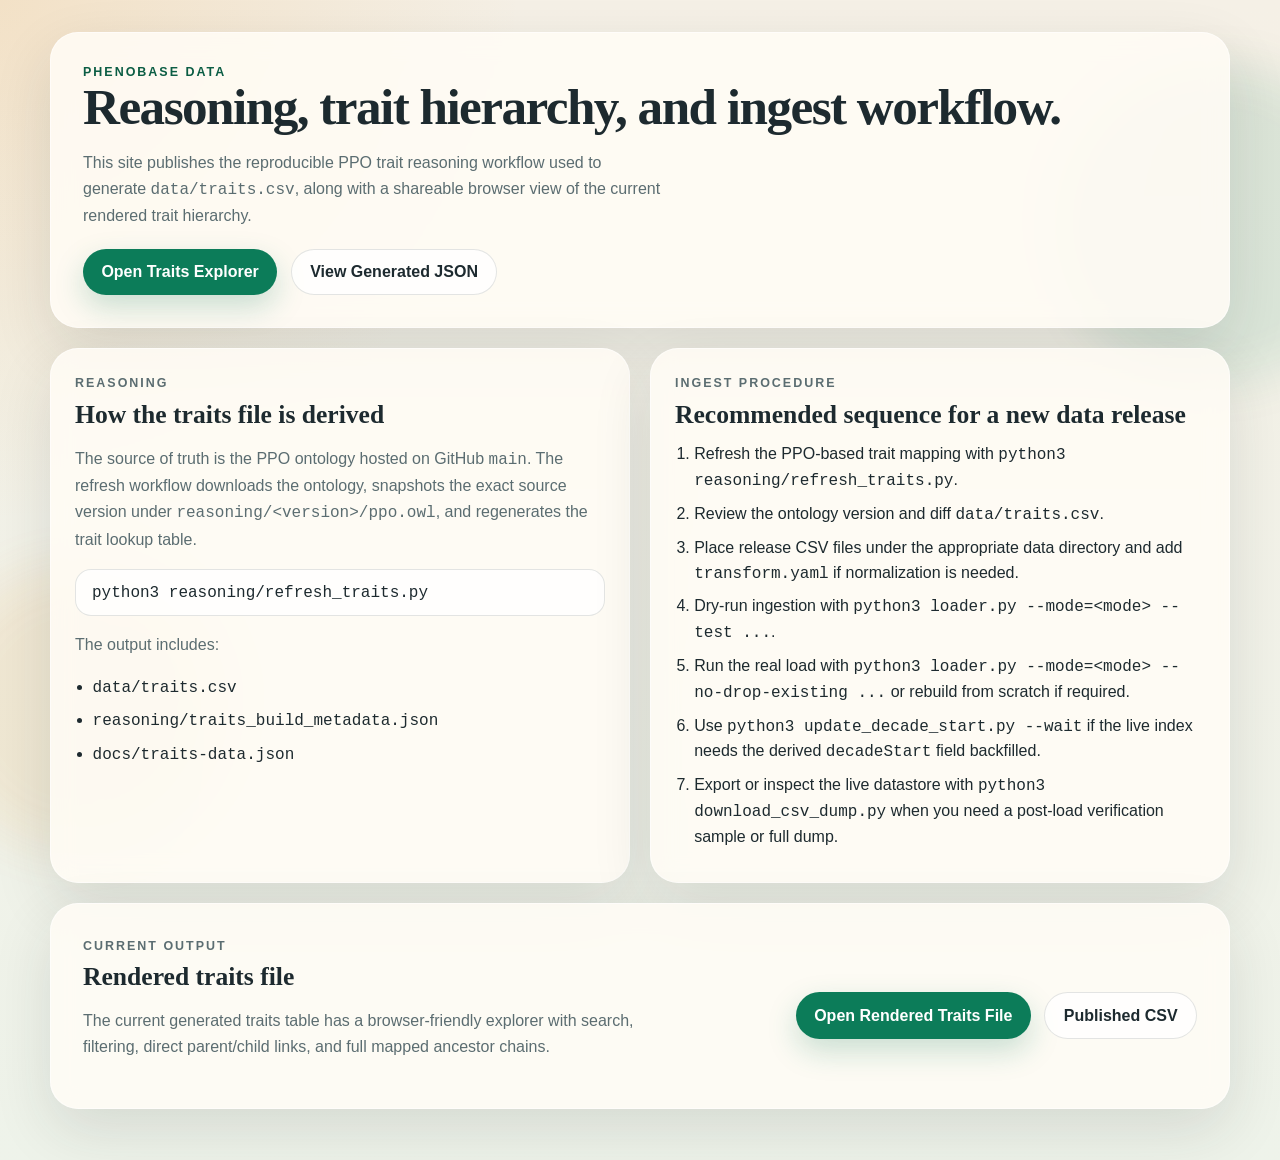
==== docs/index.html @ c9a467f6 "Add reproducible trait reasoning workflow and docs viewer" ====
<!doctype html>
<html lang="en">
<head>
  <meta charset="utf-8">
  <meta name="viewport" content="width=device-width, initial-scale=1">
  <title>PhenoBase Data</title>
  <link rel="stylesheet" href="styles.css">
</head>
<body class="site-home">
  <div class="background-orb orb-a"></div>
  <div class="background-orb orb-b"></div>
  <main class="page-shell">
    <section class="hero-card">
      <p class="eyebrow">Phenobase Data</p>
      <h1>Reasoning, trait hierarchy, and ingest workflow.</h1>
      <p class="hero-copy">
        This site publishes the reproducible PPO trait reasoning workflow used to generate
        <code>data/traits.csv</code>, along with a shareable browser view of the current
        rendered trait hierarchy.
      </p>
      <div class="hero-actions">
        <a class="button button-primary" href="traits.html">Open Traits Explorer</a>
        <a class="button button-secondary" href="traits-data.json">View Generated JSON</a>
      </div>
    </section>

    <section class="info-grid">
      <article class="info-card">
        <p class="card-kicker">Reasoning</p>
        <h2>How the traits file is derived</h2>
        <p>
          The source of truth is the PPO ontology hosted on GitHub <code>main</code>. The
          refresh workflow downloads the ontology, snapshots the exact source version under
          <code>reasoning/&lt;version&gt;/ppo.owl</code>, and regenerates the trait lookup table.
        </p>
        <pre><code>python3 reasoning/refresh_traits.py</code></pre>
        <p>
          The output includes:
        </p>
        <ul class="flat-list">
          <li><code>data/traits.csv</code></li>
          <li><code>reasoning/traits_build_metadata.json</code></li>
          <li><code>docs/traits-data.json</code></li>
        </ul>
      </article>

      <article class="info-card">
        <p class="card-kicker">Ingest Procedure</p>
        <h2>Recommended sequence for a new data release</h2>
        <ol class="flat-list ordered-list">
          <li>Refresh the PPO-based trait mapping with <code>python3 reasoning/refresh_traits.py</code>.</li>
          <li>Review the ontology version and diff <code>data/traits.csv</code>.</li>
          <li>Place release CSV files under the appropriate data directory and add <code>transform.yaml</code> if normalization is needed.</li>
          <li>Dry-run ingestion with <code>python3 loader.py --mode=&lt;mode&gt; --test ...</code>.</li>
          <li>Run the real load with <code>python3 loader.py --mode=&lt;mode&gt; --no-drop-existing ...</code> or rebuild from scratch if required.</li>
          <li>Use <code>python3 update_decade_start.py --wait</code> if the live index needs the derived <code>decadeStart</code> field backfilled.</li>
          <li>Export or inspect the live datastore with <code>python3 download_csv_dump.py</code> when you need a post-load verification sample or full dump.</li>
        </ol>
      </article>
    </section>

    <section class="feature-card">
      <div>
        <p class="card-kicker">Current Output</p>
        <h2>Rendered traits file</h2>
        <p>
          The current generated traits table has a browser-friendly explorer with search,
          filtering, direct parent/child links, and full mapped ancestor chains.
        </p>
      </div>
      <div class="feature-actions">
        <a class="button button-primary" href="traits.html">Open Rendered Traits File</a>
        <a class="button button-secondary" href="traits.csv">Published CSV</a>
      </div>
    </section>
  </main>
</body>
</html>
---- docs/styles.css ----
:root {
  --bg: #f3efe4;
  --surface: rgba(255, 252, 245, 0.88);
  --surface-strong: #fffaf0;
  --ink: #1d2a2f;
  --muted: #5b6d71;
  --accent: #0c7c59;
  --accent-deep: #0b5d44;
  --accent-soft: #d5f0e6;
  --line: rgba(29, 42, 47, 0.12);
  --warm: #e89d39;
  --shadow: 0 22px 60px rgba(33, 40, 45, 0.12);
  --radius-lg: 28px;
  --radius-md: 18px;
  --radius-sm: 999px;
}

* {
  box-sizing: border-box;
}

html, body {
  margin: 0;
  min-height: 100%;
}

body {
  background:
    radial-gradient(circle at top left, rgba(232, 157, 57, 0.18), transparent 30%),
    linear-gradient(180deg, #f5f0e6 0%, #eef3ea 100%);
  color: var(--ink);
  font-family: "Avenir Next", "Segoe UI", "Helvetica Neue", sans-serif;
}

code, pre {
  font-family: "SFMono-Regular", "Menlo", "Consolas", monospace;
}

.background-orb {
  position: fixed;
  border-radius: 50%;
  filter: blur(24px);
  opacity: 0.65;
  pointer-events: none;
  z-index: 0;
}

.orb-a {
  top: 4rem;
  right: -6rem;
  width: 20rem;
  height: 20rem;
  background: rgba(12, 124, 89, 0.16);
}

.orb-b {
  bottom: 3rem;
  left: -4rem;
  width: 18rem;
  height: 18rem;
  background: rgba(232, 157, 57, 0.18);
}

.page-shell {
  position: relative;
  z-index: 1;
  width: min(1180px, calc(100% - 2rem));
  margin: 0 auto;
  padding: 2rem 0 4rem;
}

.hero-card,
.info-card,
.feature-card,
.panel,
.stat-card {
  background: var(--surface);
  backdrop-filter: blur(12px);
  border: 1px solid rgba(255, 255, 255, 0.55);
  box-shadow: var(--shadow);
}

.hero-card,
.feature-card {
  border-radius: var(--radius-lg);
  padding: 2rem;
}

.hero-card h1,
.traits-header h1 {
  margin: 0.15rem 0 0.75rem;
  font-family: "Iowan Old Style", "Palatino Linotype", "Book Antiqua", serif;
  font-size: clamp(2.2rem, 4vw, 4rem);
  line-height: 1.02;
  letter-spacing: -0.03em;
}

.eyebrow,
.card-kicker,
.detail-type,
.stat-label {
  margin: 0;
  color: var(--accent-deep);
  text-transform: uppercase;
  letter-spacing: 0.16em;
  font-size: 0.78rem;
  font-weight: 700;
}

.hero-copy,
.info-card p,
.feature-card p,
.empty-state p {
  color: var(--muted);
  line-height: 1.65;
  max-width: 65ch;
}

.hero-actions,
.feature-actions,
.source-links {
  display: flex;
  flex-wrap: wrap;
  gap: 0.85rem;
  margin-top: 1.2rem;
}

.button {
  display: inline-flex;
  align-items: center;
  justify-content: center;
  min-height: 2.9rem;
  padding: 0.75rem 1.15rem;
  border-radius: var(--radius-sm);
  text-decoration: none;
  font-weight: 700;
  transition: transform 140ms ease, box-shadow 140ms ease, background 140ms ease;
}

.button:hover {
  transform: translateY(-1px);
}

.button-primary {
  background: var(--accent);
  color: #fff;
  box-shadow: 0 12px 30px rgba(12, 124, 89, 0.22);
}

.button-secondary {
  background: rgba(255, 255, 255, 0.76);
  color: var(--ink);
  border: 1px solid var(--line);
}

.info-grid {
  display: grid;
  grid-template-columns: repeat(2, minmax(0, 1fr));
  gap: 1.25rem;
  margin: 1.25rem 0;
}

.info-card {
  border-radius: var(--radius-lg);
  padding: 1.5rem;
}

.info-card h2,
.feature-card h2,
.detail-card h2,
.empty-state h2 {
  margin: 0.35rem 0 0.8rem;
  font-family: "Iowan Old Style", "Palatino Linotype", "Book Antiqua", serif;
  font-size: 1.6rem;
}

.feature-card {
  display: flex;
  justify-content: space-between;
  gap: 1.5rem;
  align-items: center;
}

.flat-list {
  margin: 0.7rem 0 0;
  padding-left: 1.1rem;
}

.flat-list li {
  margin: 0.5rem 0;
  line-height: 1.55;
}

.ordered-list {
  padding-left: 1.2rem;
}

.traits-shell {
  width: min(1360px, calc(100% - 2rem));
}

.traits-header {
  display: flex;
  justify-content: space-between;
  gap: 2rem;
  align-items: end;
  margin-bottom: 1rem;
}

.stats-strip {
  display: grid;
  grid-template-columns: repeat(4, minmax(0, 1fr));
  gap: 1rem;
  margin-bottom: 1rem;
}

.stat-card {
  border-radius: var(--radius-md);
  padding: 1rem 1.1rem;
}

.stat-value {
  display: block;
  margin-top: 0.45rem;
  font-size: 1.35rem;
}

.explorer-layout {
  display: grid;
  grid-template-columns: 360px minmax(0, 1fr);
  gap: 1rem;
}

.panel {
  border-radius: var(--radius-lg);
  padding: 1.2rem;
}

.control-panel {
  position: sticky;
  top: 1rem;
  align-self: start;
}

.control-label {
  display: block;
  margin-bottom: 0.55rem;
  font-weight: 700;
}

.search-input {
  width: 100%;
  padding: 0.9rem 1rem;
  border-radius: 14px;
  border: 1px solid var(--line);
  background: rgba(255, 255, 255, 0.92);
  font: inherit;
}

.filter-row {
  display: flex;
  gap: 0.6rem;
  margin-top: 0.9rem;
}

.filter-chip {
  border: 1px solid var(--line);
  background: rgba(255, 255, 255, 0.7);
  color: var(--ink);
  border-radius: var(--radius-sm);
  padding: 0.55rem 0.9rem;
  font: inherit;
  font-weight: 700;
  cursor: pointer;
}

.filter-chip.active {
  background: var(--accent-soft);
  border-color: rgba(12, 124, 89, 0.28);
  color: var(--accent-deep);
}

.panel-section {
  margin-top: 1.1rem;
}

.section-header {
  display: flex;
  justify-content: space-between;
  align-items: baseline;
  gap: 1rem;
}

.section-header h2,
.detail-section h3 {
  margin: 0;
  font-size: 1rem;
}

.trait-list {
  display: grid;
  gap: 0.7rem;
  margin-top: 0.8rem;
  max-height: 68vh;
  overflow: auto;
  padding-right: 0.2rem;
}

.trait-item {
  width: 100%;
  text-align: left;
  border: 1px solid var(--line);
  border-radius: 18px;
  background: rgba(255, 255, 255, 0.72);
  padding: 0.9rem;
  cursor: pointer;
}

.trait-item.active {
  border-color: rgba(12, 124, 89, 0.35);
  background: linear-gradient(180deg, rgba(213, 240, 230, 0.92), rgba(255, 255, 255, 0.92));
}

.trait-item-title {
  display: block;
  font-weight: 700;
  line-height: 1.4;
}

.trait-item-meta {
  display: flex;
  gap: 0.5rem;
  flex-wrap: wrap;
  margin-top: 0.45rem;
  color: var(--muted);
  font-size: 0.84rem;
}

.tag {
  display: inline-flex;
  align-items: center;
  border-radius: var(--radius-sm);
  padding: 0.2rem 0.55rem;
  background: rgba(12, 124, 89, 0.12);
  color: var(--accent-deep);
  font-weight: 700;
}

.tag.absent {
  background: rgba(232, 157, 57, 0.2);
  color: #8a5308;
}

.detail-card,
.empty-state {
  min-height: 34rem;
}

.empty-state {
  display: grid;
  place-items: center;
  text-align: center;
}

.hidden {
  display: none;
}

.detail-topline {
  display: flex;
  justify-content: space-between;
  gap: 1rem;
  align-items: baseline;
}

.detail-id {
  margin: 0;
  color: var(--muted);
  font-family: "SFMono-Regular", "Menlo", "Consolas", monospace;
}

.detail-grid {
  display: grid;
  grid-template-columns: repeat(2, minmax(0, 1fr));
  gap: 1rem;
  margin-top: 1.2rem;
}

.detail-section {
  border: 1px solid var(--line);
  border-radius: 18px;
  background: rgba(255, 255, 255, 0.66);
  padding: 1rem;
}

.detail-section-wide {
  grid-column: 1 / -1;
}

.pill-list {
  display: flex;
  flex-wrap: wrap;
  gap: 0.55rem;
  margin-top: 0.8rem;
}

.pill,
.pill-button {
  display: inline-flex;
  align-items: center;
  border-radius: var(--radius-sm);
  padding: 0.45rem 0.75rem;
  background: rgba(255, 255, 255, 0.92);
  border: 1px solid var(--line);
  color: var(--ink);
  text-decoration: none;
  font: inherit;
}

.pill-button {
  cursor: pointer;
}

.mapped-chain {
  margin: 0.85rem 0 0;
  padding-left: 1.1rem;
}

.mapped-chain li {
  margin: 0.5rem 0;
  line-height: 1.5;
}

pre {
  overflow: auto;
  background: rgba(255, 255, 255, 0.8);
  border: 1px solid var(--line);
  border-radius: 16px;
  padding: 0.85rem 1rem;
}

@media (max-width: 980px) {
  .info-grid,
  .stats-strip,
  .explorer-layout,
  .detail-grid {
    grid-template-columns: 1fr;
  }

  .traits-header,
  .feature-card {
    flex-direction: column;
    align-items: start;
  }

  .control-panel {
    position: static;
  }
}
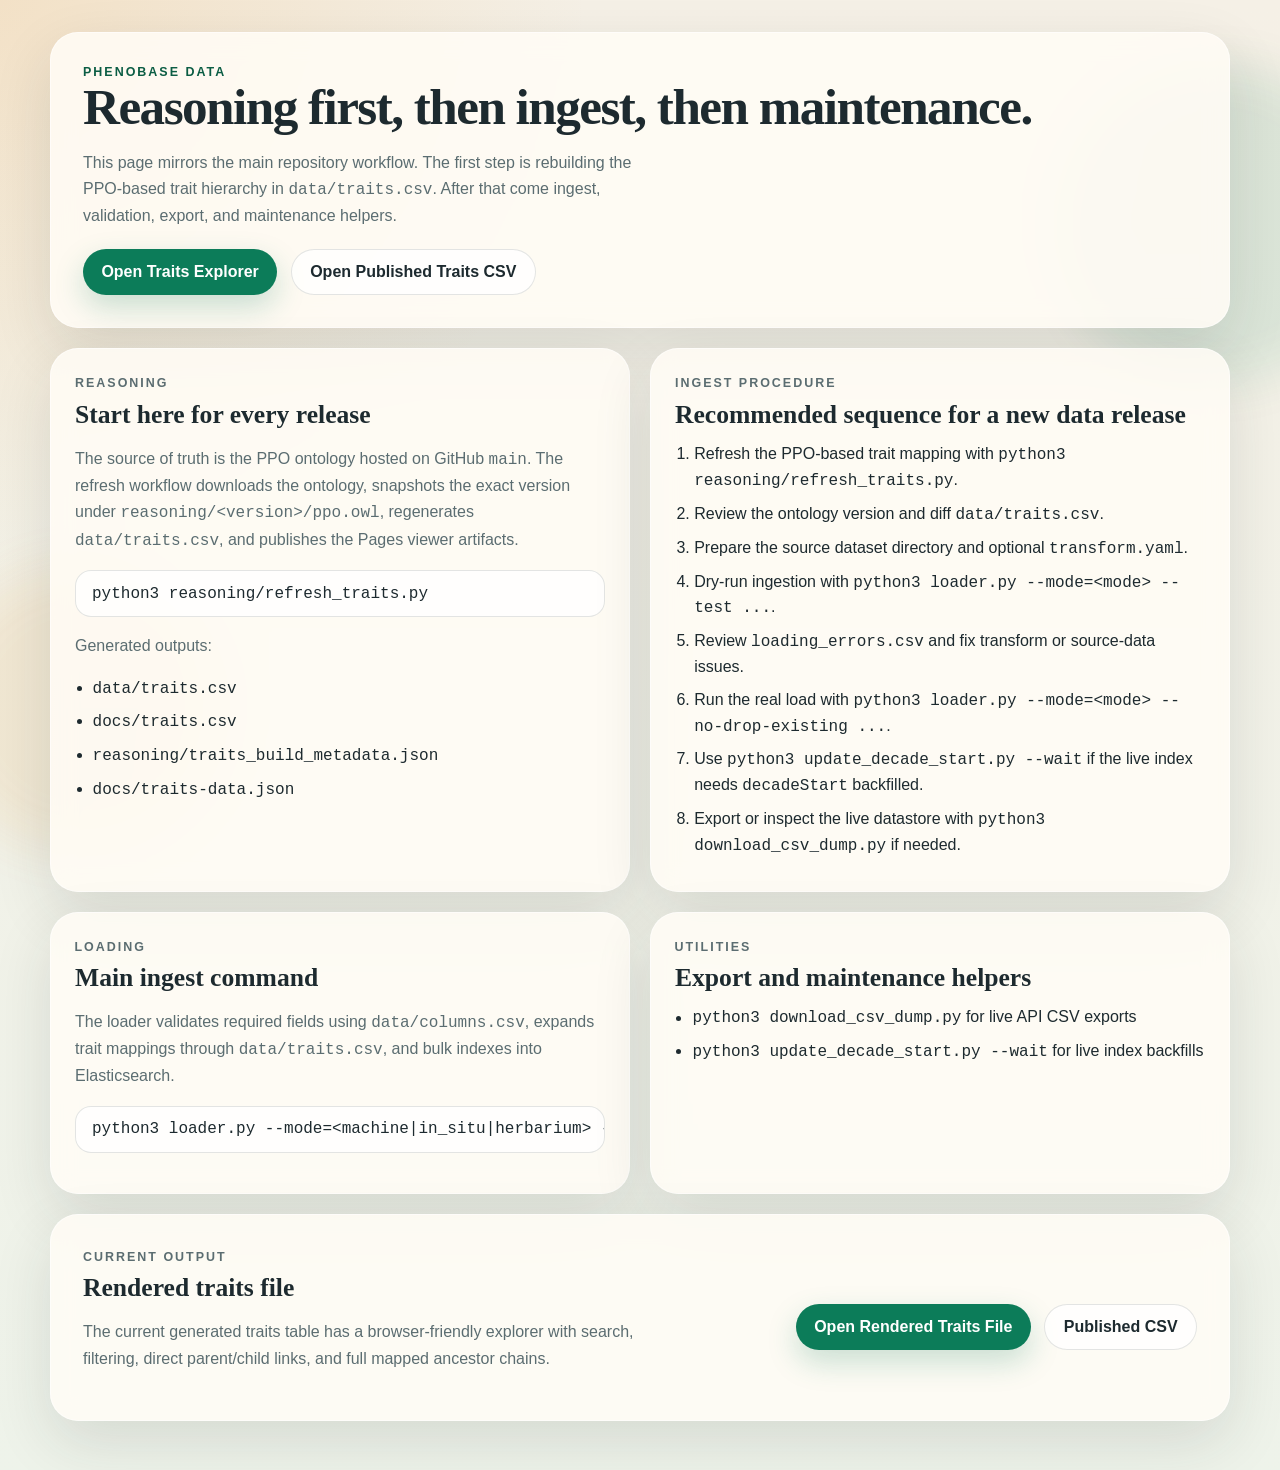
==== commit d79853ad: "updating READMEs" ====
--- a/docs/index.html
+++ b/docs/index.html
@@ -12,33 +12,35 @@
   <main class="page-shell">
     <section class="hero-card">
       <p class="eyebrow">Phenobase Data</p>
-      <h1>Reasoning, trait hierarchy, and ingest workflow.</h1>
+      <h1>Reasoning first, then ingest, then maintenance.</h1>
       <p class="hero-copy">
-        This site publishes the reproducible PPO trait reasoning workflow used to generate
-        <code>data/traits.csv</code>, along with a shareable browser view of the current
-        rendered trait hierarchy.
+        This page mirrors the main repository workflow. The first step is rebuilding the PPO-based
+        trait hierarchy in <code>data/traits.csv</code>. After that come ingest, validation, export,
+        and maintenance helpers.
       </p>
       <div class="hero-actions">
         <a class="button button-primary" href="traits.html">Open Traits Explorer</a>
-        <a class="button button-secondary" href="traits-data.json">View Generated JSON</a>
+        <a class="button button-secondary" href="traits.csv">Open Published Traits CSV</a>
       </div>
     </section>
 
     <section class="info-grid">
       <article class="info-card">
         <p class="card-kicker">Reasoning</p>
-        <h2>How the traits file is derived</h2>
+        <h2>Start here for every release</h2>
         <p>
-          The source of truth is the PPO ontology hosted on GitHub <code>main</code>. The
-          refresh workflow downloads the ontology, snapshots the exact source version under
-          <code>reasoning/&lt;version&gt;/ppo.owl</code>, and regenerates the trait lookup table.
+          The source of truth is the PPO ontology hosted on GitHub <code>main</code>. The refresh
+          workflow downloads the ontology, snapshots the exact version under
+          <code>reasoning/&lt;version&gt;/ppo.owl</code>, regenerates <code>data/traits.csv</code>,
+          and publishes the Pages viewer artifacts.
         </p>
         <pre><code>python3 reasoning/refresh_traits.py</code></pre>
         <p>
-          The output includes:
+          Generated outputs:
         </p>
         <ul class="flat-list">
           <li><code>data/traits.csv</code></li>
+          <li><code>docs/traits.csv</code></li>
           <li><code>reasoning/traits_build_metadata.json</code></li>
           <li><code>docs/traits-data.json</code></li>
         </ul>
@@ -50,12 +52,34 @@
         <ol class="flat-list ordered-list">
           <li>Refresh the PPO-based trait mapping with <code>python3 reasoning/refresh_traits.py</code>.</li>
           <li>Review the ontology version and diff <code>data/traits.csv</code>.</li>
-          <li>Place release CSV files under the appropriate data directory and add <code>transform.yaml</code> if normalization is needed.</li>
+          <li>Prepare the source dataset directory and optional <code>transform.yaml</code>.</li>
           <li>Dry-run ingestion with <code>python3 loader.py --mode=&lt;mode&gt; --test ...</code>.</li>
-          <li>Run the real load with <code>python3 loader.py --mode=&lt;mode&gt; --no-drop-existing ...</code> or rebuild from scratch if required.</li>
-          <li>Use <code>python3 update_decade_start.py --wait</code> if the live index needs the derived <code>decadeStart</code> field backfilled.</li>
-          <li>Export or inspect the live datastore with <code>python3 download_csv_dump.py</code> when you need a post-load verification sample or full dump.</li>
+          <li>Review <code>loading_errors.csv</code> and fix transform or source-data issues.</li>
+          <li>Run the real load with <code>python3 loader.py --mode=&lt;mode&gt; --no-drop-existing ...</code>.</li>
+          <li>Use <code>python3 update_decade_start.py --wait</code> if the live index needs <code>decadeStart</code> backfilled.</li>
+          <li>Export or inspect the live datastore with <code>python3 download_csv_dump.py</code> if needed.</li>
         </ol>
+      </article>
+    </section>
+
+    <section class="info-grid">
+      <article class="info-card">
+        <p class="card-kicker">Loading</p>
+        <h2>Main ingest command</h2>
+        <p>
+          The loader validates required fields using <code>data/columns.csv</code>, expands trait
+          mappings through <code>data/traits.csv</code>, and bulk indexes into Elasticsearch.
+        </p>
+        <pre><code>python3 loader.py --mode=&lt;machine|in_situ|herbarium&gt; --test --no-drop-existing &lt;data_dir&gt;</code></pre>
+      </article>
+
+      <article class="info-card">
+        <p class="card-kicker">Utilities</p>
+        <h2>Export and maintenance helpers</h2>
+        <ul class="flat-list">
+          <li><code>python3 download_csv_dump.py</code> for live API CSV exports</li>
+          <li><code>python3 update_decade_start.py --wait</code> for live index backfills</li>
+        </ul>
       </article>
     </section>
 
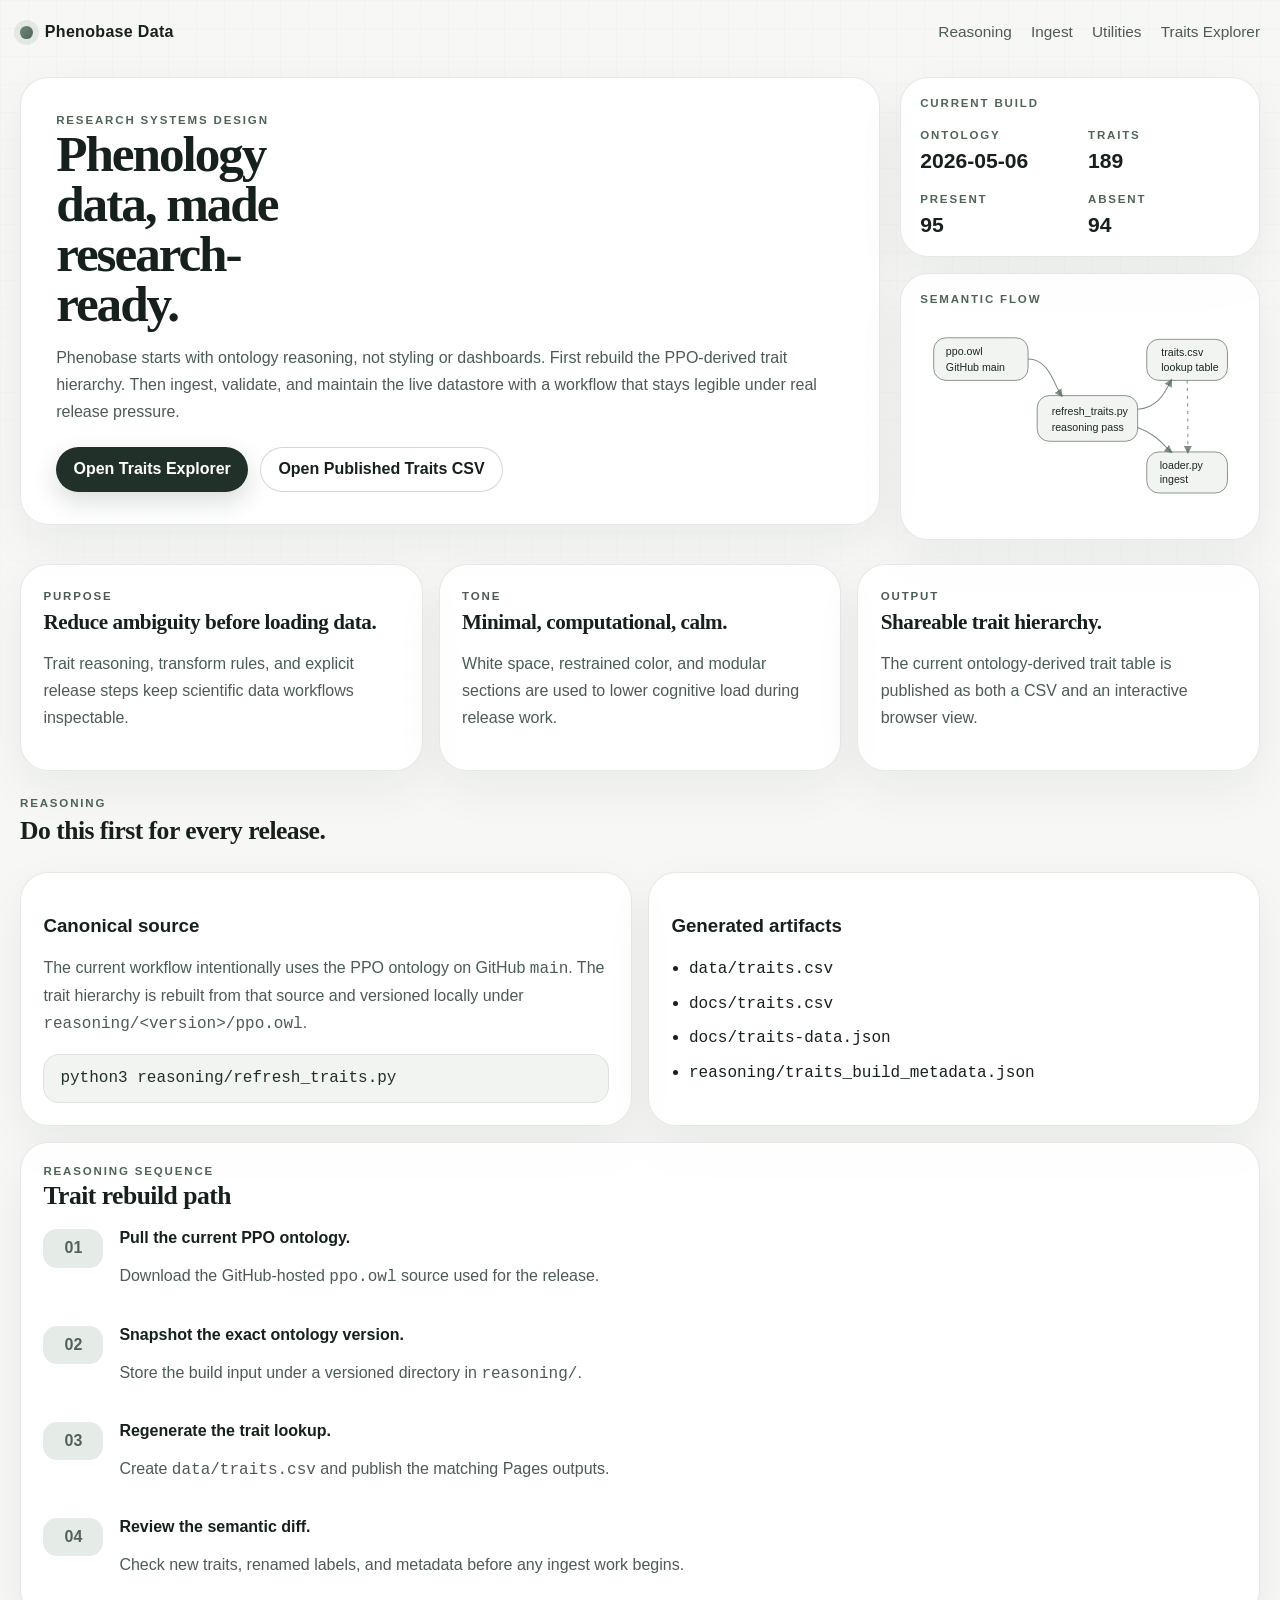
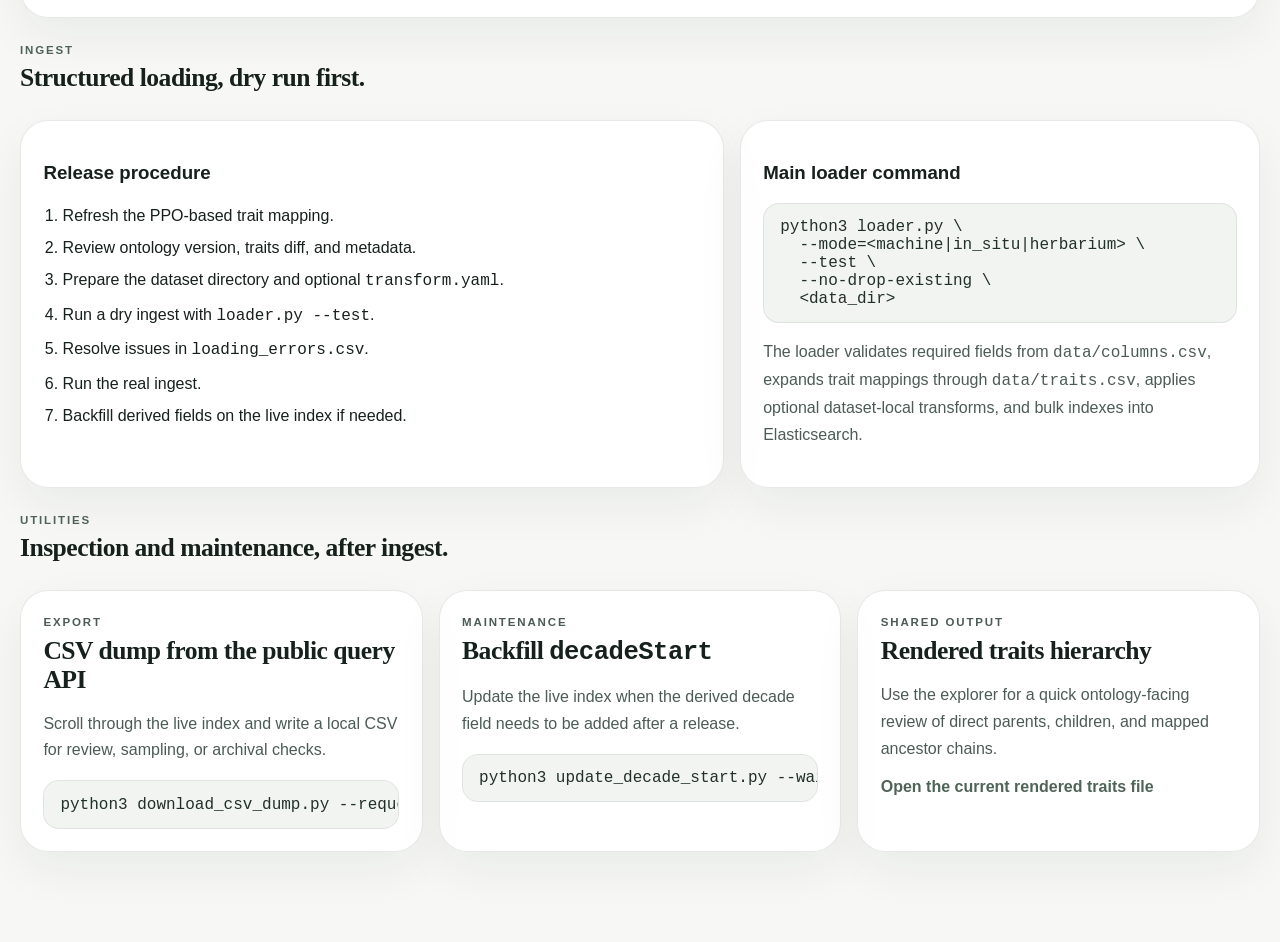
==== commit 9a6d3ece: "updating theme" ====
--- a/docs/index.html
+++ b/docs/index.html
@@ -3,100 +3,251 @@
 <head>
   <meta charset="utf-8">
   <meta name="viewport" content="width=device-width, initial-scale=1">
-  <title>PhenoBase Data</title>
+  <title>Phenobase Data</title>
   <link rel="stylesheet" href="styles.css">
 </head>
 <body class="site-home">
-  <div class="background-orb orb-a"></div>
-  <div class="background-orb orb-b"></div>
+  <div class="grid-field" aria-hidden="true"></div>
   <main class="page-shell">
-    <section class="hero-card">
-      <p class="eyebrow">Phenobase Data</p>
-      <h1>Reasoning first, then ingest, then maintenance.</h1>
-      <p class="hero-copy">
-        This page mirrors the main repository workflow. The first step is rebuilding the PPO-based
-        trait hierarchy in <code>data/traits.csv</code>. After that come ingest, validation, export,
-        and maintenance helpers.
-      </p>
-      <div class="hero-actions">
-        <a class="button button-primary" href="traits.html">Open Traits Explorer</a>
-        <a class="button button-secondary" href="traits.csv">Open Published Traits CSV</a>
-      </div>
-    </section>
-
-    <section class="info-grid">
-      <article class="info-card">
-        <p class="card-kicker">Reasoning</p>
-        <h2>Start here for every release</h2>
-        <p>
-          The source of truth is the PPO ontology hosted on GitHub <code>main</code>. The refresh
-          workflow downloads the ontology, snapshots the exact version under
-          <code>reasoning/&lt;version&gt;/ppo.owl</code>, regenerates <code>data/traits.csv</code>,
-          and publishes the Pages viewer artifacts.
+    <header class="site-bar">
+      <a class="site-mark" href="index.html">
+        <span class="site-mark-dot"></span>
+        <span>Phenobase Data</span>
+      </a>
+      <nav class="site-nav" aria-label="Primary">
+        <a href="#reasoning">Reasoning</a>
+        <a href="#ingest">Ingest</a>
+        <a href="#utilities">Utilities</a>
+        <a href="traits.html">Traits Explorer</a>
+      </nav>
+    </header>
+
+    <section class="hero-layout">
+      <div class="hero-copy-block">
+        <p class="eyebrow">Research Systems Design</p>
+        <h1>Phenology data, made research-ready.</h1>
+        <p class="hero-copy">
+          Phenobase starts with ontology reasoning, not styling or dashboards. First rebuild the
+          PPO-derived trait hierarchy. Then ingest, validate, and maintain the live datastore with
+          a workflow that stays legible under real release pressure.
         </p>
-        <pre><code>python3 reasoning/refresh_traits.py</code></pre>
-        <p>
-          Generated outputs:
-        </p>
-        <ul class="flat-list">
-          <li><code>data/traits.csv</code></li>
-          <li><code>docs/traits.csv</code></li>
-          <li><code>reasoning/traits_build_metadata.json</code></li>
-          <li><code>docs/traits-data.json</code></li>
-        </ul>
-      </article>
-
-      <article class="info-card">
-        <p class="card-kicker">Ingest Procedure</p>
-        <h2>Recommended sequence for a new data release</h2>
-        <ol class="flat-list ordered-list">
-          <li>Refresh the PPO-based trait mapping with <code>python3 reasoning/refresh_traits.py</code>.</li>
-          <li>Review the ontology version and diff <code>data/traits.csv</code>.</li>
-          <li>Prepare the source dataset directory and optional <code>transform.yaml</code>.</li>
-          <li>Dry-run ingestion with <code>python3 loader.py --mode=&lt;mode&gt; --test ...</code>.</li>
-          <li>Review <code>loading_errors.csv</code> and fix transform or source-data issues.</li>
-          <li>Run the real load with <code>python3 loader.py --mode=&lt;mode&gt; --no-drop-existing ...</code>.</li>
-          <li>Use <code>python3 update_decade_start.py --wait</code> if the live index needs <code>decadeStart</code> backfilled.</li>
-          <li>Export or inspect the live datastore with <code>python3 download_csv_dump.py</code> if needed.</li>
+        <div class="hero-actions">
+          <a class="button button-primary" href="traits.html">Open Traits Explorer</a>
+          <a class="button button-secondary" href="traits.csv">Open Published Traits CSV</a>
+        </div>
+      </div>
+
+      <aside class="hero-aside">
+        <section class="signal-card">
+          <p class="card-kicker">Current Build</p>
+          <div class="signal-grid">
+            <div>
+              <span class="signal-label">Ontology</span>
+              <strong class="signal-value" id="heroVersion">Loading...</strong>
+            </div>
+            <div>
+              <span class="signal-label">Traits</span>
+              <strong class="signal-value" id="heroRowCount">-</strong>
+            </div>
+            <div>
+              <span class="signal-label">Present</span>
+              <strong class="signal-value" id="heroPresentCount">-</strong>
+            </div>
+            <div>
+              <span class="signal-label">Absent</span>
+              <strong class="signal-value" id="heroAbsentCount">-</strong>
+            </div>
+          </div>
+        </section>
+
+        <section class="ontology-card">
+          <p class="card-kicker">Semantic Flow</p>
+          <svg class="ontology-diagram" viewBox="0 0 420 260" role="img" aria-label="Ontology reasoning and ingest flow">
+            <defs>
+              <marker id="arrowhead" markerWidth="8" markerHeight="8" refX="6" refY="4" orient="auto">
+                <path d="M0,0 L8,4 L0,8 Z" fill="currentColor"></path>
+              </marker>
+            </defs>
+            <g class="diagram-node-group">
+              <rect x="18" y="26" width="124" height="56" rx="16"></rect>
+              <text x="34" y="49">ppo.owl</text>
+              <text x="34" y="69">GitHub main</text>
+            </g>
+            <g class="diagram-node-group">
+              <rect x="154" y="102" width="132" height="60" rx="16"></rect>
+              <text x="173" y="127">refresh_traits.py</text>
+              <text x="173" y="148">reasoning pass</text>
+            </g>
+            <g class="diagram-node-group">
+              <rect x="298" y="28" width="106" height="54" rx="16"></rect>
+              <text x="317" y="50">traits.csv</text>
+              <text x="317" y="69">lookup table</text>
+            </g>
+            <g class="diagram-node-group">
+              <rect x="298" y="176" width="106" height="54" rx="16"></rect>
+              <text x="315" y="198">loader.py</text>
+              <text x="315" y="217">ingest</text>
+            </g>
+            <path class="diagram-line" d="M142 54 C170 54, 176 88, 186 102"></path>
+            <path class="diagram-line" d="M286 120 C314 118, 323 95, 330 82"></path>
+            <path class="diagram-line" d="M286 144 C313 154, 320 168, 330 176"></path>
+            <path class="diagram-line diagram-line-soft" d="M351 82 C352 118, 352 140, 352 176"></path>
+          </svg>
+        </section>
+      </aside>
+    </section>
+
+    <section class="summary-strip">
+      <article class="summary-card">
+        <p class="card-kicker">Purpose</p>
+        <h2>Reduce ambiguity before loading data.</h2>
+        <p>Trait reasoning, transform rules, and explicit release steps keep scientific data workflows inspectable.</p>
+      </article>
+      <article class="summary-card">
+        <p class="card-kicker">Tone</p>
+        <h2>Minimal, computational, calm.</h2>
+        <p>White space, restrained color, and modular sections are used to lower cognitive load during release work.</p>
+      </article>
+      <article class="summary-card">
+        <p class="card-kicker">Output</p>
+        <h2>Shareable trait hierarchy.</h2>
+        <p>The current ontology-derived trait table is published as both a CSV and an interactive browser view.</p>
+      </article>
+    </section>
+
+    <section id="reasoning" class="section-block">
+      <div class="section-head">
+        <p class="eyebrow">Reasoning</p>
+        <h2>Do this first for every release.</h2>
+      </div>
+
+      <div class="section-grid">
+        <article class="info-card">
+          <h3>Canonical source</h3>
+          <p>
+            The current workflow intentionally uses the PPO ontology on GitHub <code>main</code>.
+            The trait hierarchy is rebuilt from that source and versioned locally under
+            <code>reasoning/&lt;version&gt;/ppo.owl</code>.
+          </p>
+          <pre><code>python3 reasoning/refresh_traits.py</code></pre>
+        </article>
+
+        <article class="info-card">
+          <h3>Generated artifacts</h3>
+          <ul class="flat-list">
+            <li><code>data/traits.csv</code></li>
+            <li><code>docs/traits.csv</code></li>
+            <li><code>docs/traits-data.json</code></li>
+            <li><code>reasoning/traits_build_metadata.json</code></li>
+          </ul>
+        </article>
+      </div>
+
+      <article class="timeline-card">
+        <div class="timeline-head">
+          <p class="card-kicker">Reasoning Sequence</p>
+          <h3>Trait rebuild path</h3>
+        </div>
+        <ol class="timeline-list">
+          <li>
+            <span class="timeline-step">01</span>
+            <div>
+              <strong>Pull the current PPO ontology.</strong>
+              <p>Download the GitHub-hosted <code>ppo.owl</code> source used for the release.</p>
+            </div>
+          </li>
+          <li>
+            <span class="timeline-step">02</span>
+            <div>
+              <strong>Snapshot the exact ontology version.</strong>
+              <p>Store the build input under a versioned directory in <code>reasoning/</code>.</p>
+            </div>
+          </li>
+          <li>
+            <span class="timeline-step">03</span>
+            <div>
+              <strong>Regenerate the trait lookup.</strong>
+              <p>Create <code>data/traits.csv</code> and publish the matching Pages outputs.</p>
+            </div>
+          </li>
+          <li>
+            <span class="timeline-step">04</span>
+            <div>
+              <strong>Review the semantic diff.</strong>
+              <p>Check new traits, renamed labels, and metadata before any ingest work begins.</p>
+            </div>
+          </li>
         </ol>
       </article>
     </section>
 
-    <section class="info-grid">
-      <article class="info-card">
-        <p class="card-kicker">Loading</p>
-        <h2>Main ingest command</h2>
-        <p>
-          The loader validates required fields using <code>data/columns.csv</code>, expands trait
-          mappings through <code>data/traits.csv</code>, and bulk indexes into Elasticsearch.
-        </p>
-        <pre><code>python3 loader.py --mode=&lt;machine|in_situ|herbarium&gt; --test --no-drop-existing &lt;data_dir&gt;</code></pre>
-      </article>
-
-      <article class="info-card">
-        <p class="card-kicker">Utilities</p>
-        <h2>Export and maintenance helpers</h2>
-        <ul class="flat-list">
-          <li><code>python3 download_csv_dump.py</code> for live API CSV exports</li>
-          <li><code>python3 update_decade_start.py --wait</code> for live index backfills</li>
-        </ul>
-      </article>
-    </section>
-
-    <section class="feature-card">
-      <div>
-        <p class="card-kicker">Current Output</p>
-        <h2>Rendered traits file</h2>
-        <p>
-          The current generated traits table has a browser-friendly explorer with search,
-          filtering, direct parent/child links, and full mapped ancestor chains.
-        </p>
-      </div>
-      <div class="feature-actions">
-        <a class="button button-primary" href="traits.html">Open Rendered Traits File</a>
-        <a class="button button-secondary" href="traits.csv">Published CSV</a>
+    <section id="ingest" class="section-block">
+      <div class="section-head">
+        <p class="eyebrow">Ingest</p>
+        <h2>Structured loading, dry run first.</h2>
+      </div>
+
+      <div class="section-grid section-grid-wide">
+        <article class="info-card">
+          <h3>Release procedure</h3>
+          <ol class="flat-list ordered-list">
+            <li>Refresh the PPO-based trait mapping.</li>
+            <li>Review ontology version, traits diff, and metadata.</li>
+            <li>Prepare the dataset directory and optional <code>transform.yaml</code>.</li>
+            <li>Run a dry ingest with <code>loader.py --test</code>.</li>
+            <li>Resolve issues in <code>loading_errors.csv</code>.</li>
+            <li>Run the real ingest.</li>
+            <li>Backfill derived fields on the live index if needed.</li>
+          </ol>
+        </article>
+
+        <article class="info-card">
+          <h3>Main loader command</h3>
+          <pre><code>python3 loader.py \
+  --mode=&lt;machine|in_situ|herbarium&gt; \
+  --test \
+  --no-drop-existing \
+  &lt;data_dir&gt;</code></pre>
+          <p>
+            The loader validates required fields from <code>data/columns.csv</code>, expands
+            trait mappings through <code>data/traits.csv</code>, applies optional dataset-local
+            transforms, and bulk indexes into Elasticsearch.
+          </p>
+        </article>
+      </div>
+    </section>
+
+    <section id="utilities" class="section-block">
+      <div class="section-head">
+        <p class="eyebrow">Utilities</p>
+        <h2>Inspection and maintenance, after ingest.</h2>
+      </div>
+
+      <div class="utility-grid">
+        <article class="utility-card">
+          <p class="card-kicker">Export</p>
+          <h3>CSV dump from the public query API</h3>
+          <p>Scroll through the live index and write a local CSV for review, sampling, or archival checks.</p>
+          <pre><code>python3 download_csv_dump.py --request-timeout 60</code></pre>
+        </article>
+
+        <article class="utility-card">
+          <p class="card-kicker">Maintenance</p>
+          <h3>Backfill <code>decadeStart</code></h3>
+          <p>Update the live index when the derived decade field needs to be added after a release.</p>
+          <pre><code>python3 update_decade_start.py --wait</code></pre>
+        </article>
+
+        <article class="utility-card">
+          <p class="card-kicker">Shared Output</p>
+          <h3>Rendered traits hierarchy</h3>
+          <p>Use the explorer for a quick ontology-facing review of direct parents, children, and mapped ancestor chains.</p>
+          <a class="text-link" href="traits.html">Open the current rendered traits file</a>
+        </article>
       </div>
     </section>
   </main>
+  <script src="traits-data.js"></script>
+  <script src="home.js"></script>
 </body>
 </html>
--- a/docs/styles.css
+++ b/docs/styles.css
@@ -1,119 +1,182 @@
 :root {
-  --bg: #f3efe4;
-  --surface: rgba(255, 252, 245, 0.88);
-  --surface-strong: #fffaf0;
-  --ink: #1d2a2f;
-  --muted: #5b6d71;
-  --accent: #0c7c59;
-  --accent-deep: #0b5d44;
-  --accent-soft: #d5f0e6;
-  --line: rgba(29, 42, 47, 0.12);
-  --warm: #e89d39;
-  --shadow: 0 22px 60px rgba(33, 40, 45, 0.12);
-  --radius-lg: 28px;
-  --radius-md: 18px;
+  --bg: #f7f8f6;
+  --bg-strong: #ffffff;
+  --bg-soft: #f1f4f0;
+  --ink: #16201c;
+  --ink-soft: #4c5b55;
+  --ink-faint: #71817a;
+  --line: rgba(22, 32, 28, 0.10);
+  --line-strong: rgba(22, 32, 28, 0.18);
+  --accent: #6f8a78;
+  --accent-deep: #4f6457;
+  --accent-soft: #e5ece7;
+  --charcoal: #22302a;
+  --shadow: 0 18px 48px rgba(23, 31, 27, 0.06);
+  --radius-xl: 28px;
+  --radius-lg: 22px;
+  --radius-md: 16px;
   --radius-sm: 999px;
+  --max-width: 1240px;
 }
 
 * {
   box-sizing: border-box;
 }
 
-html, body {
+html,
+body {
   margin: 0;
   min-height: 100%;
 }
 
 body {
-  background:
-    radial-gradient(circle at top left, rgba(232, 157, 57, 0.18), transparent 30%),
-    linear-gradient(180deg, #f5f0e6 0%, #eef3ea 100%);
+  background: var(--bg);
   color: var(--ink);
-  font-family: "Avenir Next", "Segoe UI", "Helvetica Neue", sans-serif;
-}
-
-code, pre {
-  font-family: "SFMono-Regular", "Menlo", "Consolas", monospace;
-}
-
-.background-orb {
+  font-family: "IBM Plex Sans", "Avenir Next", "Segoe UI", sans-serif;
+  -webkit-font-smoothing: antialiased;
+  text-rendering: optimizeLegibility;
+}
+
+@keyframes rise-in {
+  from {
+    opacity: 0;
+    transform: translateY(12px);
+  }
+  to {
+    opacity: 1;
+    transform: translateY(0);
+  }
+}
+
+code,
+pre {
+  font-family: "IBM Plex Mono", "SFMono-Regular", "Menlo", monospace;
+}
+
+a {
+  color: inherit;
+}
+
+.grid-field {
   position: fixed;
-  border-radius: 50%;
-  filter: blur(24px);
-  opacity: 0.65;
+  inset: 0;
+  background-image:
+    linear-gradient(rgba(34, 48, 42, 0.022) 1px, transparent 1px),
+    linear-gradient(90deg, rgba(34, 48, 42, 0.022) 1px, transparent 1px);
+  background-size: 28px 28px;
+  mask-image: linear-gradient(180deg, rgba(0, 0, 0, 0.9), transparent 92%);
   pointer-events: none;
-  z-index: 0;
-}
-
-.orb-a {
-  top: 4rem;
-  right: -6rem;
-  width: 20rem;
-  height: 20rem;
-  background: rgba(12, 124, 89, 0.16);
-}
-
-.orb-b {
-  bottom: 3rem;
-  left: -4rem;
-  width: 18rem;
-  height: 18rem;
-  background: rgba(232, 157, 57, 0.18);
 }
 
 .page-shell {
   position: relative;
-  z-index: 1;
-  width: min(1180px, calc(100% - 2rem));
+  width: min(var(--max-width), calc(100% - 2rem));
   margin: 0 auto;
-  padding: 2rem 0 4rem;
-}
-
-.hero-card,
+  padding: 1.2rem 0 4rem;
+}
+
+.site-bar {
+  display: flex;
+  justify-content: space-between;
+  align-items: center;
+  gap: 1.2rem;
+  margin-bottom: 2rem;
+  padding: 0.25rem 0;
+}
+
+.site-mark {
+  display: inline-flex;
+  align-items: center;
+  gap: 0.75rem;
+  text-decoration: none;
+  font-weight: 700;
+  letter-spacing: 0.02em;
+}
+
+.site-mark-dot {
+  width: 0.8rem;
+  height: 0.8rem;
+  border-radius: 50%;
+  background: linear-gradient(135deg, var(--accent), var(--accent-deep));
+  box-shadow: 0 0 0 6px rgba(111, 138, 120, 0.14);
+}
+
+.site-nav {
+  display: flex;
+  flex-wrap: wrap;
+  gap: 1.2rem;
+}
+
+.site-nav a {
+  color: var(--ink-soft);
+  text-decoration: none;
+  font-size: 0.96rem;
+  transition: color 140ms ease;
+}
+
+.site-nav a:hover {
+  color: var(--ink);
+}
+
+.hero-layout {
+  display: grid;
+  grid-template-columns: minmax(0, 1.15fr) 360px;
+  gap: 1.25rem;
+  align-items: start;
+  margin-bottom: 1.5rem;
+}
+
+.hero-copy-block,
+.signal-card,
+.ontology-card,
+.summary-card,
 .info-card,
-.feature-card,
+.timeline-card,
+.utility-card,
 .panel,
 .stat-card {
-  background: var(--surface);
-  backdrop-filter: blur(12px);
-  border: 1px solid rgba(255, 255, 255, 0.55);
+  background: rgba(255, 255, 255, 0.88);
+  border: 1px solid var(--line);
+  border-radius: var(--radius-xl);
   box-shadow: var(--shadow);
 }
 
-.hero-card,
-.feature-card {
-  border-radius: var(--radius-lg);
-  padding: 2rem;
-}
-
-.hero-card h1,
+.hero-copy-block {
+  padding: 2.25rem 2.2rem 2rem;
+  animation: rise-in 380ms ease both;
+}
+
+.hero-copy-block h1,
 .traits-header h1 {
-  margin: 0.15rem 0 0.75rem;
+  margin: 0.15rem 0 0.8rem;
   font-family: "Iowan Old Style", "Palatino Linotype", "Book Antiqua", serif;
-  font-size: clamp(2.2rem, 4vw, 4rem);
-  line-height: 1.02;
-  letter-spacing: -0.03em;
+  font-size: clamp(2.5rem, 4vw, 4.4rem);
+  line-height: 0.98;
+  letter-spacing: -0.04em;
+  max-width: 10ch;
 }
 
 .eyebrow,
 .card-kicker,
 .detail-type,
-.stat-label {
+.stat-label,
+.signal-label {
   margin: 0;
   color: var(--accent-deep);
   text-transform: uppercase;
   letter-spacing: 0.16em;
-  font-size: 0.78rem;
+  font-size: 0.72rem;
   font-weight: 700;
 }
 
 .hero-copy,
 .info-card p,
-.feature-card p,
-.empty-state p {
-  color: var(--muted);
-  line-height: 1.65;
-  max-width: 65ch;
+.utility-card p,
+.summary-card p,
+.empty-state p,
+.timeline-list p {
+  color: var(--ink-soft);
+  line-height: 1.68;
 }
 
 .hero-actions,
@@ -121,64 +184,199 @@
 .source-links {
   display: flex;
   flex-wrap: wrap;
-  gap: 0.85rem;
-  margin-top: 1.2rem;
+  gap: 0.75rem;
+  margin-top: 1.3rem;
 }
 
 .button {
   display: inline-flex;
   align-items: center;
   justify-content: center;
-  min-height: 2.9rem;
-  padding: 0.75rem 1.15rem;
+  min-height: 2.85rem;
+  padding: 0.74rem 1.08rem;
   border-radius: var(--radius-sm);
   text-decoration: none;
   font-weight: 700;
-  transition: transform 140ms ease, box-shadow 140ms ease, background 140ms ease;
-}
-
-.button:hover {
+  transition: transform 150ms ease, box-shadow 150ms ease, border-color 150ms ease, background 150ms ease;
+}
+
+.button:hover,
+.pill-button:hover,
+.trait-item:hover {
   transform: translateY(-1px);
 }
 
 .button-primary {
-  background: var(--accent);
+  background: var(--charcoal);
   color: #fff;
-  box-shadow: 0 12px 30px rgba(12, 124, 89, 0.22);
+  box-shadow: 0 10px 24px rgba(34, 48, 42, 0.16);
 }
 
 .button-secondary {
-  background: rgba(255, 255, 255, 0.76);
+  background: var(--bg-strong);
   color: var(--ink);
-  border: 1px solid var(--line);
-}
-
-.info-grid {
+  border: 1px solid var(--line-strong);
+}
+
+.hero-aside {
+  display: grid;
+  gap: 1rem;
+}
+
+.signal-card,
+.ontology-card {
+  padding: 1.2rem;
+  animation: rise-in 420ms ease both;
+}
+
+.signal-grid {
   display: grid;
   grid-template-columns: repeat(2, minmax(0, 1fr));
-  gap: 1.25rem;
-  margin: 1.25rem 0;
-}
-
-.info-card {
-  border-radius: var(--radius-lg);
-  padding: 1.5rem;
-}
-
+  gap: 1rem;
+  margin-top: 1rem;
+}
+
+.signal-value {
+  display: block;
+  margin-top: 0.35rem;
+  font-size: 1.32rem;
+}
+
+.ontology-diagram {
+  width: 100%;
+  height: auto;
+  margin-top: 0.8rem;
+  color: rgba(79, 100, 87, 0.72);
+}
+
+.diagram-node-group rect {
+  fill: rgba(241, 244, 240, 0.96);
+  stroke: currentColor;
+  stroke-width: 1.2;
+}
+
+.diagram-node-group text {
+  font-family: "IBM Plex Sans", sans-serif;
+  font-size: 14px;
+  fill: #1c2823;
+}
+
+.diagram-line {
+  fill: none;
+  stroke: currentColor;
+  stroke-width: 1.35;
+  marker-end: url(#arrowhead);
+}
+
+.diagram-line-soft {
+  stroke-dasharray: 4 6;
+}
+
+.summary-strip {
+  display: grid;
+  grid-template-columns: repeat(3, minmax(0, 1fr));
+  gap: 1rem;
+  margin-bottom: 1.6rem;
+}
+
+.summary-card,
+.info-card,
+.timeline-card,
+.utility-card,
+.panel {
+  padding: 1.4rem;
+  animation: rise-in 440ms ease both;
+}
+
+.summary-card h2,
 .info-card h2,
-.feature-card h2,
+.timeline-card h3,
+.utility-card h3,
 .detail-card h2,
-.empty-state h2 {
-  margin: 0.35rem 0 0.8rem;
+.empty-state h2,
+.section-head h2 {
+  margin: 0.3rem 0 0.75rem;
   font-family: "Iowan Old Style", "Palatino Linotype", "Book Antiqua", serif;
   font-size: 1.6rem;
-}
-
-.feature-card {
-  display: flex;
-  justify-content: space-between;
-  gap: 1.5rem;
+  line-height: 1.12;
+  letter-spacing: -0.02em;
+}
+
+.summary-card h2 {
+  font-size: 1.32rem;
+}
+
+.section-block {
+  margin-bottom: 1.6rem;
+}
+
+.section-head {
+  display: flex;
+  flex-direction: column;
+  gap: 0.2rem;
+  margin-bottom: 0.95rem;
+}
+
+.section-grid {
+  display: grid;
+  grid-template-columns: repeat(2, minmax(0, 1fr));
+  gap: 1rem;
+}
+
+.section-grid-wide {
+  grid-template-columns: 1.15fr 0.85fr;
+}
+
+.timeline-card {
+  margin-top: 1rem;
+}
+
+.timeline-head {
+  margin-bottom: 1rem;
+}
+
+.timeline-list {
+  list-style: none;
+  display: grid;
+  gap: 1rem;
+  margin: 0;
+  padding: 0;
+}
+
+.timeline-list li {
+  display: grid;
+  grid-template-columns: 60px minmax(0, 1fr);
+  gap: 1rem;
+  align-items: start;
+  padding-top: 0.15rem;
+}
+
+.timeline-step {
+  display: inline-flex;
   align-items: center;
+  justify-content: center;
+  min-height: 2.4rem;
+  border-radius: 14px;
+  background: var(--accent-soft);
+  color: var(--accent-deep);
+  font-weight: 700;
+}
+
+.timeline-list strong {
+  display: block;
+  margin-bottom: 0.25rem;
+}
+
+.utility-grid {
+  display: grid;
+  grid-template-columns: repeat(3, minmax(0, 1fr));
+  gap: 1rem;
+}
+
+.text-link {
+  color: var(--accent-deep);
+  text-decoration: none;
+  font-weight: 700;
 }
 
 .flat-list {
@@ -187,42 +385,52 @@
 }
 
 .flat-list li {
-  margin: 0.5rem 0;
-  line-height: 1.55;
+  margin: 0.45rem 0;
+  line-height: 1.58;
 }
 
 .ordered-list {
   padding-left: 1.2rem;
 }
 
+pre {
+  overflow: auto;
+  margin: 0.9rem 0 0;
+  background: var(--bg-soft);
+  border: 1px solid rgba(22, 32, 28, 0.08);
+  border-radius: var(--radius-md);
+  padding: 0.9rem 1rem;
+  color: var(--charcoal);
+}
+
 .traits-shell {
-  width: min(1360px, calc(100% - 2rem));
+  width: min(1380px, calc(100% - 2rem));
 }
 
 .traits-header {
   display: flex;
   justify-content: space-between;
-  gap: 2rem;
   align-items: end;
+  gap: 1.5rem;
+  margin: 0 0 1rem;
+  padding: 1rem 0 0.25rem;
+}
+
+.stats-strip {
+  display: grid;
+  grid-template-columns: repeat(4, minmax(0, 1fr));
+  gap: 1rem;
   margin-bottom: 1rem;
 }
 
-.stats-strip {
-  display: grid;
-  grid-template-columns: repeat(4, minmax(0, 1fr));
-  gap: 1rem;
-  margin-bottom: 1rem;
-}
-
 .stat-card {
-  border-radius: var(--radius-md);
   padding: 1rem 1.1rem;
 }
 
 .stat-value {
   display: block;
-  margin-top: 0.45rem;
-  font-size: 1.35rem;
+  margin-top: 0.35rem;
+  font-size: 1.28rem;
 }
 
 .explorer-layout {
@@ -232,8 +440,7 @@
 }
 
 .panel {
-  border-radius: var(--radius-lg);
-  padding: 1.2rem;
+  border-radius: var(--radius-xl);
 }
 
 .control-panel {
@@ -250,25 +457,26 @@
 
 .search-input {
   width: 100%;
-  padding: 0.9rem 1rem;
+  padding: 0.92rem 1rem;
   border-radius: 14px;
-  border: 1px solid var(--line);
-  background: rgba(255, 255, 255, 0.92);
+  border: 1px solid var(--line-strong);
+  background: var(--bg-strong);
+  color: var(--ink);
   font: inherit;
 }
 
 .filter-row {
   display: flex;
-  gap: 0.6rem;
-  margin-top: 0.9rem;
+  gap: 0.55rem;
+  margin-top: 0.85rem;
 }
 
 .filter-chip {
-  border: 1px solid var(--line);
-  background: rgba(255, 255, 255, 0.7);
-  color: var(--ink);
+  border: 1px solid var(--line-strong);
+  background: var(--bg-strong);
+  color: var(--ink-soft);
   border-radius: var(--radius-sm);
-  padding: 0.55rem 0.9rem;
+  padding: 0.52rem 0.9rem;
   font: inherit;
   font-weight: 700;
   cursor: pointer;
@@ -276,7 +484,7 @@
 
 .filter-chip.active {
   background: var(--accent-soft);
-  border-color: rgba(12, 124, 89, 0.28);
+  border-color: rgba(79, 100, 87, 0.28);
   color: var(--accent-deep);
 }
 
@@ -311,28 +519,30 @@
   text-align: left;
   border: 1px solid var(--line);
   border-radius: 18px;
-  background: rgba(255, 255, 255, 0.72);
-  padding: 0.9rem;
+  background: rgba(255, 255, 255, 0.94);
+  padding: 0.95rem;
   cursor: pointer;
+  transition: transform 150ms ease, border-color 150ms ease, box-shadow 150ms ease;
 }
 
 .trait-item.active {
-  border-color: rgba(12, 124, 89, 0.35);
-  background: linear-gradient(180deg, rgba(213, 240, 230, 0.92), rgba(255, 255, 255, 0.92));
+  border-color: rgba(79, 100, 87, 0.34);
+  box-shadow: inset 0 0 0 1px rgba(79, 100, 87, 0.08);
+  background: linear-gradient(180deg, rgba(245, 248, 246, 0.98), rgba(255, 255, 255, 0.98));
 }
 
 .trait-item-title {
   display: block;
   font-weight: 700;
-  line-height: 1.4;
+  line-height: 1.42;
 }
 
 .trait-item-meta {
   display: flex;
-  gap: 0.5rem;
+  gap: 0.45rem;
   flex-wrap: wrap;
   margin-top: 0.45rem;
-  color: var(--muted);
+  color: var(--ink-faint);
   font-size: 0.84rem;
 }
 
@@ -340,15 +550,15 @@
   display: inline-flex;
   align-items: center;
   border-radius: var(--radius-sm);
-  padding: 0.2rem 0.55rem;
-  background: rgba(12, 124, 89, 0.12);
+  padding: 0.18rem 0.52rem;
+  background: var(--accent-soft);
   color: var(--accent-deep);
   font-weight: 700;
 }
 
 .tag.absent {
-  background: rgba(232, 157, 57, 0.2);
-  color: #8a5308;
+  background: rgba(123, 136, 130, 0.14);
+  color: var(--charcoal);
 }
 
 .detail-card,
@@ -369,14 +579,14 @@
 .detail-topline {
   display: flex;
   justify-content: space-between;
-  gap: 1rem;
   align-items: baseline;
+  gap: 1rem;
 }
 
 .detail-id {
   margin: 0;
-  color: var(--muted);
-  font-family: "SFMono-Regular", "Menlo", "Consolas", monospace;
+  color: var(--ink-faint);
+  font-family: "IBM Plex Mono", monospace;
 }
 
 .detail-grid {
@@ -388,8 +598,8 @@
 
 .detail-section {
   border: 1px solid var(--line);
-  border-radius: 18px;
-  background: rgba(255, 255, 255, 0.66);
+  border-radius: var(--radius-lg);
+  background: var(--bg-soft);
   padding: 1rem;
 }
 
@@ -409,8 +619,8 @@
   display: inline-flex;
   align-items: center;
   border-radius: var(--radius-sm);
-  padding: 0.45rem 0.75rem;
-  background: rgba(255, 255, 255, 0.92);
+  padding: 0.42rem 0.72rem;
+  background: var(--bg-strong);
   border: 1px solid var(--line);
   color: var(--ink);
   text-decoration: none;
@@ -427,20 +637,15 @@
 }
 
 .mapped-chain li {
-  margin: 0.5rem 0;
-  line-height: 1.5;
-}
-
-pre {
-  overflow: auto;
-  background: rgba(255, 255, 255, 0.8);
-  border: 1px solid var(--line);
-  border-radius: 16px;
-  padding: 0.85rem 1rem;
-}
-
-@media (max-width: 980px) {
-  .info-grid,
+  margin: 0.45rem 0;
+  line-height: 1.52;
+}
+
+@media (max-width: 1080px) {
+  .hero-layout,
+  .section-grid-wide,
+  .utility-grid,
+  .summary-strip,
   .stats-strip,
   .explorer-layout,
   .detail-grid {
@@ -448,10 +653,27 @@
   }
 
   .traits-header,
-  .feature-card {
+  .site-bar {
     flex-direction: column;
     align-items: start;
   }
+}
+
+@media (max-width: 760px) {
+  .hero-copy-block,
+  .signal-card,
+  .ontology-card,
+  .summary-card,
+  .info-card,
+  .timeline-card,
+  .utility-card,
+  .panel {
+    padding: 1.1rem;
+  }
+
+  .timeline-list li {
+    grid-template-columns: 1fr;
+  }
 
   .control-panel {
     position: static;
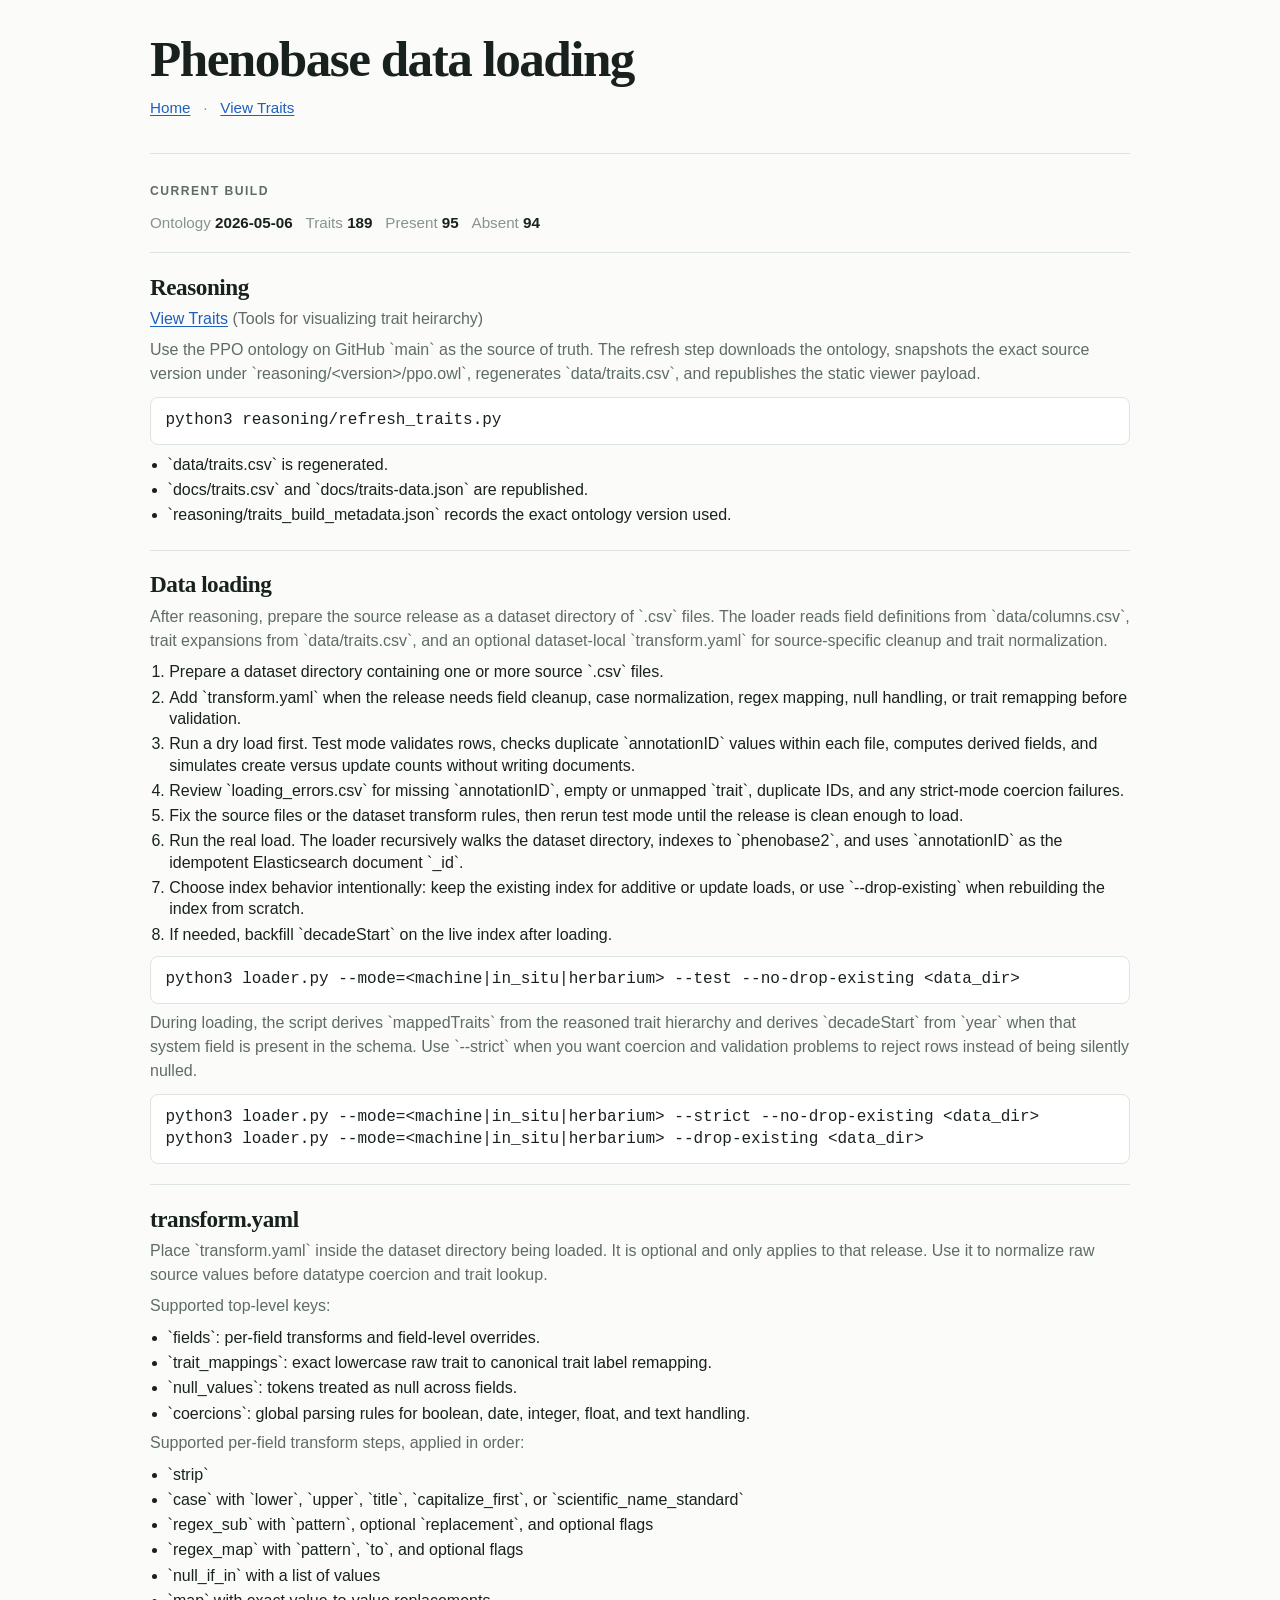
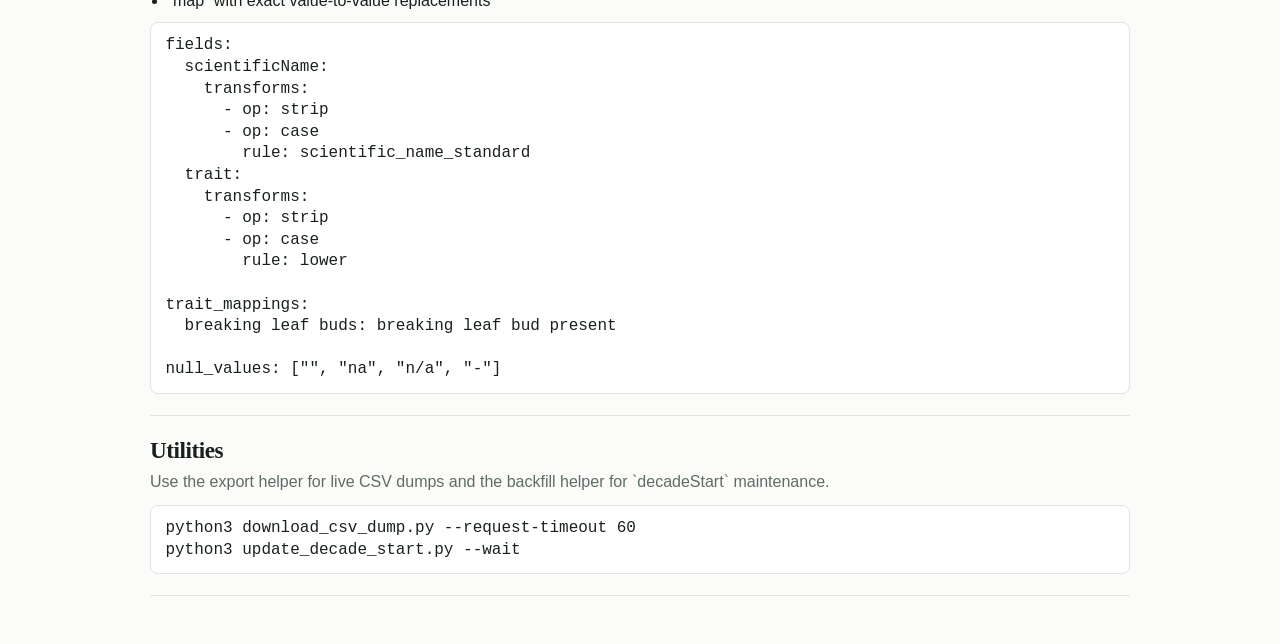
==== commit dce04448: "updating documents" ====
--- a/docs/index.html
+++ b/docs/index.html
@@ -7,244 +7,115 @@
   <link rel="stylesheet" href="styles.css">
 </head>
 <body class="site-home">
-  <div class="grid-field" aria-hidden="true"></div>
-  <main class="page-shell">
-    <header class="site-bar">
-      <a class="site-mark" href="index.html">
-        <span class="site-mark-dot"></span>
-        <span>Phenobase Data</span>
-      </a>
-      <nav class="site-nav" aria-label="Primary">
-        <a href="#reasoning">Reasoning</a>
-        <a href="#ingest">Ingest</a>
-        <a href="#utilities">Utilities</a>
-        <a href="traits.html">Traits Explorer</a>
-      </nav>
+  <main class="page-shell page-flow">
+    <header class="simple-header">
+      <h1>Phenobase data loading</h1>
+      <p class="inline-links">
+        <a href="index.html">Home</a>
+        <span>·</span>
+        <a href="traits.html">View Traits</a>
+      </p>
     </header>
 
-    <section class="hero-layout">
-      <div class="hero-copy-block">
-        <p class="eyebrow">Research Systems Design</p>
-        <h1>Phenology data, made research-ready.</h1>
-        <p class="hero-copy">
-          Phenobase starts with ontology reasoning, not styling or dashboards. First rebuild the
-          PPO-derived trait hierarchy. Then ingest, validate, and maintain the live datastore with
-          a workflow that stays legible under real release pressure.
-        </p>
-        <div class="hero-actions">
-          <a class="button button-primary" href="traits.html">Open Traits Explorer</a>
-          <a class="button button-secondary" href="traits.csv">Open Published Traits CSV</a>
-        </div>
-      </div>
-
-      <aside class="hero-aside">
-        <section class="signal-card">
-          <p class="card-kicker">Current Build</p>
-          <div class="signal-grid">
-            <div>
-              <span class="signal-label">Ontology</span>
-              <strong class="signal-value" id="heroVersion">Loading...</strong>
-            </div>
-            <div>
-              <span class="signal-label">Traits</span>
-              <strong class="signal-value" id="heroRowCount">-</strong>
-            </div>
-            <div>
-              <span class="signal-label">Present</span>
-              <strong class="signal-value" id="heroPresentCount">-</strong>
-            </div>
-            <div>
-              <span class="signal-label">Absent</span>
-              <strong class="signal-value" id="heroAbsentCount">-</strong>
-            </div>
-          </div>
-        </section>
-
-        <section class="ontology-card">
-          <p class="card-kicker">Semantic Flow</p>
-          <svg class="ontology-diagram" viewBox="0 0 420 260" role="img" aria-label="Ontology reasoning and ingest flow">
-            <defs>
-              <marker id="arrowhead" markerWidth="8" markerHeight="8" refX="6" refY="4" orient="auto">
-                <path d="M0,0 L8,4 L0,8 Z" fill="currentColor"></path>
-              </marker>
-            </defs>
-            <g class="diagram-node-group">
-              <rect x="18" y="26" width="124" height="56" rx="16"></rect>
-              <text x="34" y="49">ppo.owl</text>
-              <text x="34" y="69">GitHub main</text>
-            </g>
-            <g class="diagram-node-group">
-              <rect x="154" y="102" width="132" height="60" rx="16"></rect>
-              <text x="173" y="127">refresh_traits.py</text>
-              <text x="173" y="148">reasoning pass</text>
-            </g>
-            <g class="diagram-node-group">
-              <rect x="298" y="28" width="106" height="54" rx="16"></rect>
-              <text x="317" y="50">traits.csv</text>
-              <text x="317" y="69">lookup table</text>
-            </g>
-            <g class="diagram-node-group">
-              <rect x="298" y="176" width="106" height="54" rx="16"></rect>
-              <text x="315" y="198">loader.py</text>
-              <text x="315" y="217">ingest</text>
-            </g>
-            <path class="diagram-line" d="M142 54 C170 54, 176 88, 186 102"></path>
-            <path class="diagram-line" d="M286 120 C314 118, 323 95, 330 82"></path>
-            <path class="diagram-line" d="M286 144 C313 154, 320 168, 330 176"></path>
-            <path class="diagram-line diagram-line-soft" d="M351 82 C352 118, 352 140, 352 176"></path>
-          </svg>
-        </section>
-      </aside>
-    </section>
-
-    <section class="summary-strip">
-      <article class="summary-card">
-        <p class="card-kicker">Purpose</p>
-        <h2>Reduce ambiguity before loading data.</h2>
-        <p>Trait reasoning, transform rules, and explicit release steps keep scientific data workflows inspectable.</p>
-      </article>
-      <article class="summary-card">
-        <p class="card-kicker">Tone</p>
-        <h2>Minimal, computational, calm.</h2>
-        <p>White space, restrained color, and modular sections are used to lower cognitive load during release work.</p>
-      </article>
-      <article class="summary-card">
-        <p class="card-kicker">Output</p>
-        <h2>Shareable trait hierarchy.</h2>
-        <p>The current ontology-derived trait table is published as both a CSV and an interactive browser view.</p>
-      </article>
-    </section>
-
-    <section id="reasoning" class="section-block">
-      <div class="section-head">
-        <p class="eyebrow">Reasoning</p>
-        <h2>Do this first for every release.</h2>
-      </div>
-
-      <div class="section-grid">
-        <article class="info-card">
-          <h3>Canonical source</h3>
-          <p>
-            The current workflow intentionally uses the PPO ontology on GitHub <code>main</code>.
-            The trait hierarchy is rebuilt from that source and versioned locally under
-            <code>reasoning/&lt;version&gt;/ppo.owl</code>.
-          </p>
-          <pre><code>python3 reasoning/refresh_traits.py</code></pre>
-        </article>
-
-        <article class="info-card">
-          <h3>Generated artifacts</h3>
-          <ul class="flat-list">
-            <li><code>data/traits.csv</code></li>
-            <li><code>docs/traits.csv</code></li>
-            <li><code>docs/traits-data.json</code></li>
-            <li><code>reasoning/traits_build_metadata.json</code></li>
-          </ul>
-        </article>
-      </div>
-
-      <article class="timeline-card">
-        <div class="timeline-head">
-          <p class="card-kicker">Reasoning Sequence</p>
-          <h3>Trait rebuild path</h3>
-        </div>
-        <ol class="timeline-list">
-          <li>
-            <span class="timeline-step">01</span>
-            <div>
-              <strong>Pull the current PPO ontology.</strong>
-              <p>Download the GitHub-hosted <code>ppo.owl</code> source used for the release.</p>
-            </div>
-          </li>
-          <li>
-            <span class="timeline-step">02</span>
-            <div>
-              <strong>Snapshot the exact ontology version.</strong>
-              <p>Store the build input under a versioned directory in <code>reasoning/</code>.</p>
-            </div>
-          </li>
-          <li>
-            <span class="timeline-step">03</span>
-            <div>
-              <strong>Regenerate the trait lookup.</strong>
-              <p>Create <code>data/traits.csv</code> and publish the matching Pages outputs.</p>
-            </div>
-          </li>
-          <li>
-            <span class="timeline-step">04</span>
-            <div>
-              <strong>Review the semantic diff.</strong>
-              <p>Check new traits, renamed labels, and metadata before any ingest work begins.</p>
-            </div>
-          </li>
-        </ol>
-      </article>
-    </section>
-
-    <section id="ingest" class="section-block">
-      <div class="section-head">
-        <p class="eyebrow">Ingest</p>
-        <h2>Structured loading, dry run first.</h2>
-      </div>
-
-      <div class="section-grid section-grid-wide">
-        <article class="info-card">
-          <h3>Release procedure</h3>
-          <ol class="flat-list ordered-list">
-            <li>Refresh the PPO-based trait mapping.</li>
-            <li>Review ontology version, traits diff, and metadata.</li>
-            <li>Prepare the dataset directory and optional <code>transform.yaml</code>.</li>
-            <li>Run a dry ingest with <code>loader.py --test</code>.</li>
-            <li>Resolve issues in <code>loading_errors.csv</code>.</li>
-            <li>Run the real ingest.</li>
-            <li>Backfill derived fields on the live index if needed.</li>
-          </ol>
-        </article>
-
-        <article class="info-card">
-          <h3>Main loader command</h3>
-          <pre><code>python3 loader.py \
-  --mode=&lt;machine|in_situ|herbarium&gt; \
-  --test \
-  --no-drop-existing \
-  &lt;data_dir&gt;</code></pre>
-          <p>
-            The loader validates required fields from <code>data/columns.csv</code>, expands
-            trait mappings through <code>data/traits.csv</code>, applies optional dataset-local
-            transforms, and bulk indexes into Elasticsearch.
-          </p>
-        </article>
+    <section class="flow-section">
+      <p class="section-label">Current build</p>
+      <div class="inline-metadata">
+        <span>Ontology <strong id="heroVersion">Loading...</strong></span>
+        <span>Traits <strong id="heroRowCount">-</strong></span>
+        <span>Present <strong id="heroPresentCount">-</strong></span>
+        <span>Absent <strong id="heroAbsentCount">-</strong></span>
       </div>
     </section>
 
-    <section id="utilities" class="section-block">
-      <div class="section-head">
-        <p class="eyebrow">Utilities</p>
-        <h2>Inspection and maintenance, after ingest.</h2>
-      </div>
+    <section id="reasoning" class="flow-section">
+      <h2>Reasoning</h2>
+      <p><a class="text-link" href="traits.html">View Traits</a> (Tools for visualizing trait heirarchy)</p>
+      <p>
+        Use the PPO ontology on GitHub `main` as the source of truth. The refresh step downloads
+        the ontology, snapshots the exact source version under `reasoning/&lt;version&gt;/ppo.owl`,
+        regenerates `data/traits.csv`, and republishes the static viewer payload.
+      </p>
+      <pre><code>python3 reasoning/refresh_traits.py</code></pre>
+      <ul class="dense-list">
+        <li>`data/traits.csv` is regenerated.</li>
+        <li>`docs/traits.csv` and `docs/traits-data.json` are republished.</li>
+        <li>`reasoning/traits_build_metadata.json` records the exact ontology version used.</li>
+      </ul>
+    </section>
 
-      <div class="utility-grid">
-        <article class="utility-card">
-          <p class="card-kicker">Export</p>
-          <h3>CSV dump from the public query API</h3>
-          <p>Scroll through the live index and write a local CSV for review, sampling, or archival checks.</p>
-          <pre><code>python3 download_csv_dump.py --request-timeout 60</code></pre>
-        </article>
+    <section id="ingest" class="flow-section">
+      <h2>Data loading</h2>
+      <p>
+        After reasoning, prepare the source release as a dataset directory of `.csv` files. The loader
+        reads field definitions from `data/columns.csv`, trait expansions from `data/traits.csv`, and
+        an optional dataset-local `transform.yaml` for source-specific cleanup and trait normalization.
+      </p>
+      <ol class="dense-list ordered">
+        <li>Prepare a dataset directory containing one or more source `.csv` files.</li>
+        <li>Add `transform.yaml` when the release needs field cleanup, case normalization, regex mapping, null handling, or trait remapping before validation.</li>
+        <li>Run a dry load first. Test mode validates rows, checks duplicate `annotationID` values within each file, computes derived fields, and simulates create versus update counts without writing documents.</li>
+        <li>Review `loading_errors.csv` for missing `annotationID`, empty or unmapped `trait`, duplicate IDs, and any strict-mode coercion failures.</li>
+        <li>Fix the source files or the dataset transform rules, then rerun test mode until the release is clean enough to load.</li>
+        <li>Run the real load. The loader recursively walks the dataset directory, indexes to `phenobase2`, and uses `annotationID` as the idempotent Elasticsearch document `_id`.</li>
+        <li>Choose index behavior intentionally: keep the existing index for additive or update loads, or use `--drop-existing` when rebuilding the index from scratch.</li>
+        <li>If needed, backfill `decadeStart` on the live index after loading.</li>
+      </ol>
+      <pre><code>python3 loader.py --mode=&lt;machine|in_situ|herbarium&gt; --test --no-drop-existing &lt;data_dir&gt;</code></pre>
+      <p>
+        During loading, the script derives `mappedTraits` from the reasoned trait hierarchy and derives
+        `decadeStart` from `year` when that system field is present in the schema. Use `--strict` when
+        you want coercion and validation problems to reject rows instead of being silently nulled.
+      </p>
+      <pre><code>python3 loader.py --mode=&lt;machine|in_situ|herbarium&gt; --strict --no-drop-existing &lt;data_dir&gt;
+python3 loader.py --mode=&lt;machine|in_situ|herbarium&gt; --drop-existing &lt;data_dir&gt;</code></pre>
+    </section>
 
-        <article class="utility-card">
-          <p class="card-kicker">Maintenance</p>
-          <h3>Backfill <code>decadeStart</code></h3>
-          <p>Update the live index when the derived decade field needs to be added after a release.</p>
-          <pre><code>python3 update_decade_start.py --wait</code></pre>
-        </article>
+    <section class="flow-section">
+      <h2>transform.yaml</h2>
+      <p>
+        Place `transform.yaml` inside the dataset directory being loaded. It is optional and only
+        applies to that release. Use it to normalize raw source values before datatype coercion and
+        trait lookup.
+      </p>
+      <p>Supported top-level keys:</p>
+      <ul class="dense-list">
+        <li>`fields`: per-field transforms and field-level overrides.</li>
+        <li>`trait_mappings`: exact lowercase raw trait to canonical trait label remapping.</li>
+        <li>`null_values`: tokens treated as null across fields.</li>
+        <li>`coercions`: global parsing rules for boolean, date, integer, float, and text handling.</li>
+      </ul>
+      <p>Supported per-field transform steps, applied in order:</p>
+      <ul class="dense-list">
+        <li>`strip`</li>
+        <li>`case` with `lower`, `upper`, `title`, `capitalize_first`, or `scientific_name_standard`</li>
+        <li>`regex_sub` with `pattern`, optional `replacement`, and optional flags</li>
+        <li>`regex_map` with `pattern`, `to`, and optional flags</li>
+        <li>`null_if_in` with a list of values</li>
+        <li>`map` with exact value-to-value replacements</li>
+      </ul>
+      <pre><code>fields:
+  scientificName:
+    transforms:
+      - op: strip
+      - op: case
+        rule: scientific_name_standard
+  trait:
+    transforms:
+      - op: strip
+      - op: case
+        rule: lower
 
-        <article class="utility-card">
-          <p class="card-kicker">Shared Output</p>
-          <h3>Rendered traits hierarchy</h3>
-          <p>Use the explorer for a quick ontology-facing review of direct parents, children, and mapped ancestor chains.</p>
-          <a class="text-link" href="traits.html">Open the current rendered traits file</a>
-        </article>
-      </div>
+trait_mappings:
+  breaking leaf buds: breaking leaf bud present
+
+null_values: ["", "na", "n/a", "-"]</code></pre>
+    </section>
+
+    <section class="flow-section">
+      <h2>Utilities</h2>
+      <p>Use the export helper for live CSV dumps and the backfill helper for `decadeStart` maintenance.</p>
+      <pre><code>python3 download_csv_dump.py --request-timeout 60
+python3 update_decade_start.py --wait</code></pre>
     </section>
   </main>
   <script src="traits-data.js"></script>
--- a/docs/styles.css
+++ b/docs/styles.css
@@ -1,22 +1,15 @@
 :root {
-  --bg: #f7f8f6;
-  --bg-strong: #ffffff;
-  --bg-soft: #f1f4f0;
-  --ink: #16201c;
-  --ink-soft: #4c5b55;
-  --ink-faint: #71817a;
-  --line: rgba(22, 32, 28, 0.10);
-  --line-strong: rgba(22, 32, 28, 0.18);
-  --accent: #6f8a78;
-  --accent-deep: #4f6457;
-  --accent-soft: #e5ece7;
-  --charcoal: #22302a;
-  --shadow: 0 18px 48px rgba(23, 31, 27, 0.06);
-  --radius-xl: 28px;
-  --radius-lg: 22px;
-  --radius-md: 16px;
-  --radius-sm: 999px;
-  --max-width: 1240px;
+  --bg: #fbfcfa;
+  --panel: #ffffff;
+  --text: #18211d;
+  --muted: #5e6c65;
+  --faint: #87938d;
+  --line: #dde5df;
+  --accent: #70867a;
+  --accent-strong: #4f6258;
+  --link: #1f5fbf;
+  --link-visited: #5f55b6;
+  --max-width: 980px;
 }
 
 * {
@@ -31,416 +24,244 @@
 
 body {
   background: var(--bg);
-  color: var(--ink);
-  font-family: "IBM Plex Sans", "Avenir Next", "Segoe UI", sans-serif;
+  color: var(--text);
+  font-family: "IBM Plex Sans", "Helvetica Neue", Arial, sans-serif;
   -webkit-font-smoothing: antialiased;
   text-rendering: optimizeLegibility;
 }
 
-@keyframes rise-in {
-  from {
-    opacity: 0;
-    transform: translateY(12px);
-  }
-  to {
-    opacity: 1;
-    transform: translateY(0);
-  }
-}
-
 code,
 pre {
-  font-family: "IBM Plex Mono", "SFMono-Regular", "Menlo", monospace;
+  font-family: "IBM Plex Mono", "SFMono-Regular", Menlo, monospace;
 }
 
 a {
-  color: inherit;
-}
-
-.grid-field {
-  position: fixed;
-  inset: 0;
-  background-image:
-    linear-gradient(rgba(34, 48, 42, 0.022) 1px, transparent 1px),
-    linear-gradient(90deg, rgba(34, 48, 42, 0.022) 1px, transparent 1px);
-  background-size: 28px 28px;
-  mask-image: linear-gradient(180deg, rgba(0, 0, 0, 0.9), transparent 92%);
-  pointer-events: none;
+  color: var(--link);
+  text-decoration: underline;
+  text-underline-offset: 0.12em;
+  text-decoration-thickness: 0.08em;
+}
+
+a:visited {
+  color: var(--link-visited);
 }
 
 .page-shell {
-  position: relative;
   width: min(var(--max-width), calc(100% - 2rem));
   margin: 0 auto;
-  padding: 1.2rem 0 4rem;
-}
-
-.site-bar {
-  display: flex;
-  justify-content: space-between;
-  align-items: center;
-  gap: 1.2rem;
-  margin-bottom: 2rem;
-  padding: 0.25rem 0;
-}
-
-.site-mark {
-  display: inline-flex;
-  align-items: center;
-  gap: 0.75rem;
-  text-decoration: none;
-  font-weight: 700;
-  letter-spacing: 0.02em;
-}
-
-.site-mark-dot {
-  width: 0.8rem;
-  height: 0.8rem;
-  border-radius: 50%;
-  background: linear-gradient(135deg, var(--accent), var(--accent-deep));
-  box-shadow: 0 0 0 6px rgba(111, 138, 120, 0.14);
-}
-
-.site-nav {
+  padding: 1.5rem 0 3rem;
+}
+
+.page-flow {
+  display: block;
+}
+
+.simple-header {
+  padding-bottom: 1.4rem;
+  border-bottom: 1px solid var(--line);
+}
+
+.simple-header-top,
+.inline-links,
+.inline-metadata,
+.site-bar,
+.hero-actions,
+.filter-row,
+.trait-item-meta,
+.section-header,
+.detail-topline,
+.source-links,
+.pill-list {
   display: flex;
   flex-wrap: wrap;
-  gap: 1.2rem;
-}
-
+  gap: 0.6rem 0.8rem;
+  align-items: center;
+}
+
+.simple-mark,
+.site-mark {
+  font-size: 0.86rem;
+  font-weight: 700;
+  letter-spacing: 0.08em;
+  text-transform: uppercase;
+  color: var(--accent-strong);
+}
+
+.simple-link,
+.text-link,
 .site-nav a {
-  color: var(--ink-soft);
-  text-decoration: none;
-  font-size: 0.96rem;
-  transition: color 140ms ease;
-}
-
-.site-nav a:hover {
-  color: var(--ink);
-}
-
-.hero-layout {
-  display: grid;
-  grid-template-columns: minmax(0, 1.15fr) 360px;
-  gap: 1.25rem;
-  align-items: start;
-  margin-bottom: 1.5rem;
-}
-
-.hero-copy-block,
-.signal-card,
-.ontology-card,
-.summary-card,
-.info-card,
-.timeline-card,
-.utility-card,
-.panel,
-.stat-card {
-  background: rgba(255, 255, 255, 0.88);
-  border: 1px solid var(--line);
-  border-radius: var(--radius-xl);
-  box-shadow: var(--shadow);
-}
-
-.hero-copy-block {
-  padding: 2.25rem 2.2rem 2rem;
-  animation: rise-in 380ms ease both;
-}
-
-.hero-copy-block h1,
+  color: var(--link);
+  text-decoration: underline;
+}
+
+.simple-header h1,
 .traits-header h1 {
-  margin: 0.15rem 0 0.8rem;
-  font-family: "Iowan Old Style", "Palatino Linotype", "Book Antiqua", serif;
-  font-size: clamp(2.5rem, 4vw, 4.4rem);
-  line-height: 0.98;
-  letter-spacing: -0.04em;
-  max-width: 10ch;
-}
-
+  margin: 0.55rem 0 0.55rem;
+  font-family: "Iowan Old Style", "Palatino Linotype", serif;
+  font-size: clamp(2.1rem, 4vw, 3.3rem);
+  line-height: 1.02;
+  letter-spacing: -0.03em;
+}
+
+.lede,
+.hero-copy,
+.flow-section p,
+.empty-state p {
+  color: var(--muted);
+  line-height: 1.5;
+  margin: 0.45rem 0;
+}
+
+.inline-links,
+.inline-metadata {
+  margin-top: 0.85rem;
+  color: var(--faint);
+  font-size: 0.95rem;
+}
+
+.inline-metadata strong {
+  color: var(--text);
+  font-weight: 600;
+}
+
+.flow-section {
+  padding: 1.3rem 0;
+  border-bottom: 1px solid var(--line);
+}
+
+.section-label,
 .eyebrow,
 .card-kicker,
 .detail-type,
-.stat-label,
-.signal-label {
-  margin: 0;
-  color: var(--accent-deep);
+.stat-label {
+  margin: 0 0 0.25rem;
+  font-size: 0.76rem;
+  font-weight: 700;
+  letter-spacing: 0.12em;
   text-transform: uppercase;
-  letter-spacing: 0.16em;
-  font-size: 0.72rem;
-  font-weight: 700;
-}
-
-.hero-copy,
-.info-card p,
-.utility-card p,
-.summary-card p,
-.empty-state p,
-.timeline-list p {
-  color: var(--ink-soft);
-  line-height: 1.68;
-}
-
-.hero-actions,
-.feature-actions,
-.source-links {
-  display: flex;
-  flex-wrap: wrap;
-  gap: 0.75rem;
-  margin-top: 1.3rem;
+  color: var(--accent-strong);
+}
+
+.flow-section h2,
+.info-card h3,
+.utility-card h3,
+.detail-card h2,
+.empty-state h2 {
+  margin: 0 0 0.45rem;
+  font-family: "Iowan Old Style", "Palatino Linotype", serif;
+  font-size: 1.45rem;
+  line-height: 1.12;
+  letter-spacing: -0.02em;
+}
+
+.dense-list {
+  margin: 0.55rem 0 0;
+  padding-left: 1.1rem;
+}
+
+.dense-list li {
+  margin: 0.22rem 0;
+  line-height: 1.35;
+}
+
+.ordered {
+  padding-left: 1.2rem;
+}
+
+pre {
+  margin: 0.7rem 0 0;
+  padding: 0.75rem 0.9rem;
+  background: var(--panel);
+  border: 1px solid var(--line);
+  border-radius: 8px;
+  overflow: auto;
+  line-height: 1.35;
 }
 
 .button {
   display: inline-flex;
   align-items: center;
   justify-content: center;
-  min-height: 2.85rem;
-  padding: 0.74rem 1.08rem;
-  border-radius: var(--radius-sm);
+  min-height: 2.35rem;
+  padding: 0.55rem 0.8rem;
+  border-radius: 999px;
+  border: 1px solid var(--line);
   text-decoration: none;
-  font-weight: 700;
-  transition: transform 150ms ease, box-shadow 150ms ease, border-color 150ms ease, background 150ms ease;
-}
-
-.button:hover,
-.pill-button:hover,
-.trait-item:hover {
-  transform: translateY(-1px);
+  font-size: 0.92rem;
+  font-weight: 600;
+  background: var(--panel);
+  color: var(--text);
 }
 
 .button-primary {
-  background: var(--charcoal);
-  color: #fff;
-  box-shadow: 0 10px 24px rgba(34, 48, 42, 0.16);
+  border-color: var(--accent);
+  color: var(--accent-strong);
 }
 
 .button-secondary {
-  background: var(--bg-strong);
-  color: var(--ink);
-  border: 1px solid var(--line-strong);
-}
-
-.hero-aside {
-  display: grid;
-  gap: 1rem;
-}
-
-.signal-card,
-.ontology-card {
-  padding: 1.2rem;
-  animation: rise-in 420ms ease both;
-}
-
-.signal-grid {
-  display: grid;
-  grid-template-columns: repeat(2, minmax(0, 1fr));
-  gap: 1rem;
-  margin-top: 1rem;
-}
-
-.signal-value {
-  display: block;
-  margin-top: 0.35rem;
-  font-size: 1.32rem;
-}
-
-.ontology-diagram {
-  width: 100%;
-  height: auto;
-  margin-top: 0.8rem;
-  color: rgba(79, 100, 87, 0.72);
-}
-
-.diagram-node-group rect {
-  fill: rgba(241, 244, 240, 0.96);
-  stroke: currentColor;
-  stroke-width: 1.2;
-}
-
-.diagram-node-group text {
-  font-family: "IBM Plex Sans", sans-serif;
-  font-size: 14px;
-  fill: #1c2823;
-}
-
-.diagram-line {
-  fill: none;
-  stroke: currentColor;
-  stroke-width: 1.35;
-  marker-end: url(#arrowhead);
-}
-
-.diagram-line-soft {
-  stroke-dasharray: 4 6;
-}
-
-.summary-strip {
-  display: grid;
-  grid-template-columns: repeat(3, minmax(0, 1fr));
-  gap: 1rem;
-  margin-bottom: 1.6rem;
-}
-
-.summary-card,
-.info-card,
-.timeline-card,
-.utility-card,
-.panel {
-  padding: 1.4rem;
-  animation: rise-in 440ms ease both;
-}
-
-.summary-card h2,
-.info-card h2,
-.timeline-card h3,
-.utility-card h3,
-.detail-card h2,
-.empty-state h2,
-.section-head h2 {
-  margin: 0.3rem 0 0.75rem;
-  font-family: "Iowan Old Style", "Palatino Linotype", "Book Antiqua", serif;
-  font-size: 1.6rem;
-  line-height: 1.12;
-  letter-spacing: -0.02em;
-}
-
-.summary-card h2 {
-  font-size: 1.32rem;
-}
-
-.section-block {
-  margin-bottom: 1.6rem;
-}
-
-.section-head {
+  color: var(--muted);
+}
+
+.site-bar {
+  justify-content: space-between;
+  padding-bottom: 1rem;
+  margin-bottom: 1rem;
+  border-bottom: 1px solid var(--line);
+}
+
+.site-mark {
+  text-decoration: none;
+}
+
+.site-nav {
   display: flex;
-  flex-direction: column;
-  gap: 0.2rem;
-  margin-bottom: 0.95rem;
-}
-
-.section-grid {
-  display: grid;
-  grid-template-columns: repeat(2, minmax(0, 1fr));
-  gap: 1rem;
-}
-
-.section-grid-wide {
-  grid-template-columns: 1.15fr 0.85fr;
-}
-
-.timeline-card {
-  margin-top: 1rem;
-}
-
-.timeline-head {
-  margin-bottom: 1rem;
-}
-
-.timeline-list {
-  list-style: none;
-  display: grid;
-  gap: 1rem;
-  margin: 0;
-  padding: 0;
-}
-
-.timeline-list li {
-  display: grid;
-  grid-template-columns: 60px minmax(0, 1fr);
-  gap: 1rem;
-  align-items: start;
-  padding-top: 0.15rem;
-}
-
-.timeline-step {
-  display: inline-flex;
-  align-items: center;
-  justify-content: center;
-  min-height: 2.4rem;
-  border-radius: 14px;
-  background: var(--accent-soft);
-  color: var(--accent-deep);
-  font-weight: 700;
-}
-
-.timeline-list strong {
-  display: block;
-  margin-bottom: 0.25rem;
-}
-
-.utility-grid {
-  display: grid;
-  grid-template-columns: repeat(3, minmax(0, 1fr));
-  gap: 1rem;
-}
-
-.text-link {
-  color: var(--accent-deep);
-  text-decoration: none;
-  font-weight: 700;
-}
-
-.flat-list {
-  margin: 0.7rem 0 0;
-  padding-left: 1.1rem;
-}
-
-.flat-list li {
-  margin: 0.45rem 0;
-  line-height: 1.58;
-}
-
-.ordered-list {
-  padding-left: 1.2rem;
-}
-
-pre {
-  overflow: auto;
-  margin: 0.9rem 0 0;
-  background: var(--bg-soft);
-  border: 1px solid rgba(22, 32, 28, 0.08);
-  border-radius: var(--radius-md);
-  padding: 0.9rem 1rem;
-  color: var(--charcoal);
+  flex-wrap: wrap;
+  gap: 0.75rem 1rem;
 }
 
 .traits-shell {
-  width: min(1380px, calc(100% - 2rem));
+  width: min(1180px, calc(100% - 2rem));
 }
 
 .traits-header {
-  display: flex;
   justify-content: space-between;
   align-items: end;
-  gap: 1.5rem;
-  margin: 0 0 1rem;
-  padding: 1rem 0 0.25rem;
+  gap: 1rem;
+  padding-bottom: 1rem;
+  border-bottom: 1px solid var(--line);
+  margin-bottom: 1rem;
 }
 
 .stats-strip {
-  display: grid;
-  grid-template-columns: repeat(4, minmax(0, 1fr));
-  gap: 1rem;
+  display: flex;
+  flex-wrap: wrap;
+  gap: 0.6rem 1rem;
+  padding-bottom: 1rem;
   margin-bottom: 1rem;
+  border-bottom: 1px solid var(--line);
 }
 
 .stat-card {
-  padding: 1rem 1.1rem;
+  min-width: 120px;
 }
 
 .stat-value {
   display: block;
-  margin-top: 0.35rem;
-  font-size: 1.28rem;
+  margin-top: 0.1rem;
+  font-size: 1.02rem;
+  font-weight: 600;
 }
 
 .explorer-layout {
   display: grid;
-  grid-template-columns: 360px minmax(0, 1fr);
+  grid-template-columns: 300px minmax(0, 1fr);
   gap: 1rem;
 }
 
 .panel {
-  border-radius: var(--radius-xl);
+  background: transparent;
+  border: none;
+  padding: 0;
 }
 
 .control-panel {
@@ -451,180 +272,150 @@
 
 .control-label {
   display: block;
-  margin-bottom: 0.55rem;
-  font-weight: 700;
+  margin-bottom: 0.4rem;
+  font-weight: 600;
 }
 
 .search-input {
   width: 100%;
-  padding: 0.92rem 1rem;
-  border-radius: 14px;
-  border: 1px solid var(--line-strong);
-  background: var(--bg-strong);
-  color: var(--ink);
+  padding: 0.62rem 0.72rem;
+  border: 1px solid var(--line);
+  border-radius: 8px;
+  background: var(--panel);
   font: inherit;
 }
 
 .filter-row {
-  display: flex;
-  gap: 0.55rem;
-  margin-top: 0.85rem;
+  gap: 0.45rem;
+  margin-top: 0.55rem;
 }
 
 .filter-chip {
-  border: 1px solid var(--line-strong);
-  background: var(--bg-strong);
-  color: var(--ink-soft);
-  border-radius: var(--radius-sm);
-  padding: 0.52rem 0.9rem;
+  border: 1px solid var(--line);
+  background: var(--panel);
+  color: var(--muted);
+  border-radius: 999px;
+  padding: 0.35rem 0.7rem;
   font: inherit;
-  font-weight: 700;
+  font-size: 0.9rem;
+  font-weight: 600;
   cursor: pointer;
 }
 
 .filter-chip.active {
-  background: var(--accent-soft);
-  border-color: rgba(79, 100, 87, 0.28);
-  color: var(--accent-deep);
+  border-color: var(--accent);
+  color: var(--accent-strong);
 }
 
 .panel-section {
-  margin-top: 1.1rem;
-}
-
-.section-header {
-  display: flex;
-  justify-content: space-between;
-  align-items: baseline;
-  gap: 1rem;
+  margin-top: 0.8rem;
 }
 
 .section-header h2,
 .detail-section h3 {
   margin: 0;
-  font-size: 1rem;
+  font-size: 0.96rem;
 }
 
 .trait-list {
   display: grid;
-  gap: 0.7rem;
-  margin-top: 0.8rem;
+  gap: 0.45rem;
+  margin-top: 0.6rem;
   max-height: 68vh;
   overflow: auto;
-  padding-right: 0.2rem;
 }
 
 .trait-item {
   width: 100%;
   text-align: left;
   border: 1px solid var(--line);
-  border-radius: 18px;
-  background: rgba(255, 255, 255, 0.94);
-  padding: 0.95rem;
+  border-radius: 8px;
+  background: var(--panel);
+  padding: 0.58rem 0.65rem;
   cursor: pointer;
-  transition: transform 150ms ease, border-color 150ms ease, box-shadow 150ms ease;
 }
 
 .trait-item.active {
-  border-color: rgba(79, 100, 87, 0.34);
-  box-shadow: inset 0 0 0 1px rgba(79, 100, 87, 0.08);
-  background: linear-gradient(180deg, rgba(245, 248, 246, 0.98), rgba(255, 255, 255, 0.98));
+  border-color: var(--accent);
 }
 
 .trait-item-title {
   display: block;
-  font-weight: 700;
-  line-height: 1.42;
+  font-weight: 600;
+  line-height: 1.25;
 }
 
 .trait-item-meta {
-  display: flex;
-  gap: 0.45rem;
-  flex-wrap: wrap;
-  margin-top: 0.45rem;
-  color: var(--ink-faint);
-  font-size: 0.84rem;
+  margin-top: 0.2rem;
+  color: var(--faint);
+  font-size: 0.8rem;
+  gap: 0.35rem 0.55rem;
 }
 
 .tag {
   display: inline-flex;
   align-items: center;
-  border-radius: var(--radius-sm);
-  padding: 0.18rem 0.52rem;
-  background: var(--accent-soft);
-  color: var(--accent-deep);
-  font-weight: 700;
+  padding: 0.06rem 0.42rem;
+  border-radius: 999px;
+  border: 1px solid var(--line);
+  color: var(--accent-strong);
+  font-size: 0.76rem;
+  font-weight: 600;
 }
 
 .tag.absent {
-  background: rgba(123, 136, 130, 0.14);
-  color: var(--charcoal);
+  color: var(--muted);
 }
 
 .detail-card,
 .empty-state {
-  min-height: 34rem;
+  min-height: 30rem;
 }
 
 .empty-state {
   display: grid;
-  place-items: center;
-  text-align: center;
+  place-items: start;
+  padding-top: 0.2rem;
 }
 
 .hidden {
   display: none;
 }
 
-.detail-topline {
-  display: flex;
-  justify-content: space-between;
-  align-items: baseline;
-  gap: 1rem;
-}
-
 .detail-id {
   margin: 0;
-  color: var(--ink-faint);
-  font-family: "IBM Plex Mono", monospace;
+  color: var(--faint);
+  font-size: 0.88rem;
 }
 
 .detail-grid {
   display: grid;
-  grid-template-columns: repeat(2, minmax(0, 1fr));
-  gap: 1rem;
-  margin-top: 1.2rem;
+  gap: 0.75rem;
+  margin-top: 0.8rem;
 }
 
 .detail-section {
-  border: 1px solid var(--line);
-  border-radius: var(--radius-lg);
-  background: var(--bg-soft);
-  padding: 1rem;
-}
-
-.detail-section-wide {
-  grid-column: 1 / -1;
+  padding-top: 0.45rem;
+  border-top: 1px solid var(--line);
 }
 
 .pill-list {
-  display: flex;
-  flex-wrap: wrap;
-  gap: 0.55rem;
-  margin-top: 0.8rem;
+  margin-top: 0.35rem;
+  gap: 0.35rem 0.45rem;
 }
 
 .pill,
 .pill-button {
   display: inline-flex;
   align-items: center;
-  border-radius: var(--radius-sm);
-  padding: 0.42rem 0.72rem;
-  background: var(--bg-strong);
-  border: 1px solid var(--line);
-  color: var(--ink);
+  padding: 0.16rem 0.5rem;
+  border-radius: 999px;
+  border: 1px solid var(--line);
+  background: var(--panel);
+  color: var(--text);
   text-decoration: none;
   font: inherit;
+  font-size: 0.84rem;
 }
 
 .pill-button {
@@ -632,46 +423,17 @@
 }
 
 .mapped-chain {
-  margin: 0.85rem 0 0;
-  padding-left: 1.1rem;
+  margin: 0.35rem 0 0;
+  padding-left: 1rem;
 }
 
 .mapped-chain li {
-  margin: 0.45rem 0;
-  line-height: 1.52;
-}
-
-@media (max-width: 1080px) {
-  .hero-layout,
-  .section-grid-wide,
-  .utility-grid,
-  .summary-strip,
-  .stats-strip,
-  .explorer-layout,
-  .detail-grid {
-    grid-template-columns: 1fr;
-  }
-
-  .traits-header,
-  .site-bar {
-    flex-direction: column;
-    align-items: start;
-  }
-}
-
-@media (max-width: 760px) {
-  .hero-copy-block,
-  .signal-card,
-  .ontology-card,
-  .summary-card,
-  .info-card,
-  .timeline-card,
-  .utility-card,
-  .panel {
-    padding: 1.1rem;
-  }
-
-  .timeline-list li {
+  margin: 0.15rem 0;
+  line-height: 1.28;
+}
+
+@media (max-width: 900px) {
+  .explorer-layout {
     grid-template-columns: 1fr;
   }
 
@@ -679,3 +441,19 @@
     position: static;
   }
 }
+
+@media (max-width: 720px) {
+  .page-shell {
+    width: calc(100% - 1rem);
+  }
+
+  .simple-header h1,
+  .traits-header h1 {
+    font-size: 2rem;
+  }
+
+  .site-bar,
+  .traits-header {
+    align-items: start;
+  }
+}
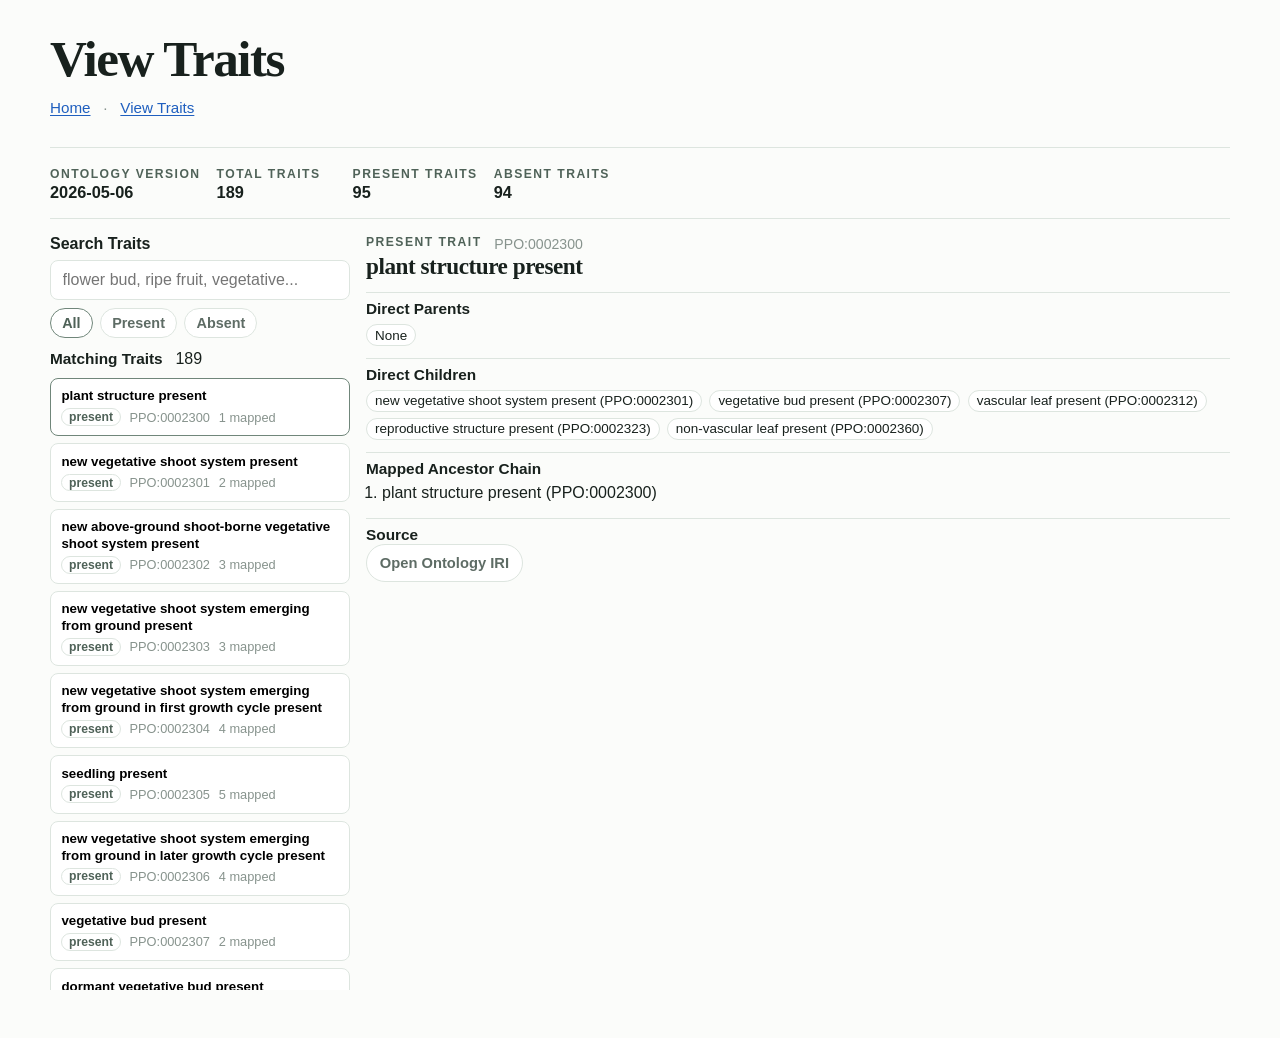
==== commit cbb6fb9e: "cleaning up docs" ====
--- a/docs/index.html
+++ b/docs/index.html
@@ -3,122 +3,14 @@
 <head>
   <meta charset="utf-8">
   <meta name="viewport" content="width=device-width, initial-scale=1">
-  <title>Phenobase Data</title>
-  <link rel="stylesheet" href="styles.css">
+  <title>Phenobase Traits</title>
+  <meta http-equiv="refresh" content="0; url=traits.html">
+  <link rel="canonical" href="traits.html">
 </head>
-<body class="site-home">
-  <main class="page-shell page-flow">
-    <header class="simple-header">
-      <h1>Phenobase data loading</h1>
-      <p class="inline-links">
-        <a href="index.html">Home</a>
-        <span>·</span>
-        <a href="traits.html">View Traits</a>
-      </p>
-    </header>
-
-    <section class="flow-section">
-      <p class="section-label">Current build</p>
-      <div class="inline-metadata">
-        <span>Ontology <strong id="heroVersion">Loading...</strong></span>
-        <span>Traits <strong id="heroRowCount">-</strong></span>
-        <span>Present <strong id="heroPresentCount">-</strong></span>
-        <span>Absent <strong id="heroAbsentCount">-</strong></span>
-      </div>
-    </section>
-
-    <section id="reasoning" class="flow-section">
-      <h2>Reasoning</h2>
-      <p><a class="text-link" href="traits.html">View Traits</a> (Tools for visualizing trait heirarchy)</p>
-      <p>
-        Use the PPO ontology on GitHub `main` as the source of truth. The refresh step downloads
-        the ontology, snapshots the exact source version under `reasoning/&lt;version&gt;/ppo.owl`,
-        regenerates `data/traits.csv`, and republishes the static viewer payload.
-      </p>
-      <pre><code>python3 reasoning/refresh_traits.py</code></pre>
-      <ul class="dense-list">
-        <li>`data/traits.csv` is regenerated.</li>
-        <li>`docs/traits.csv` and `docs/traits-data.json` are republished.</li>
-        <li>`reasoning/traits_build_metadata.json` records the exact ontology version used.</li>
-      </ul>
-    </section>
-
-    <section id="ingest" class="flow-section">
-      <h2>Data loading</h2>
-      <p>
-        After reasoning, prepare the source release as a dataset directory of `.csv` files. The loader
-        reads field definitions from `data/columns.csv`, trait expansions from `data/traits.csv`, and
-        an optional dataset-local `transform.yaml` for source-specific cleanup and trait normalization.
-      </p>
-      <ol class="dense-list ordered">
-        <li>Prepare a dataset directory containing one or more source `.csv` files.</li>
-        <li>Add `transform.yaml` when the release needs field cleanup, case normalization, regex mapping, null handling, or trait remapping before validation.</li>
-        <li>Run a dry load first. Test mode validates rows, checks duplicate `annotationID` values within each file, computes derived fields, and simulates create versus update counts without writing documents.</li>
-        <li>Review `loading_errors.csv` for missing `annotationID`, empty or unmapped `trait`, duplicate IDs, and any strict-mode coercion failures.</li>
-        <li>Fix the source files or the dataset transform rules, then rerun test mode until the release is clean enough to load.</li>
-        <li>Run the real load. The loader recursively walks the dataset directory, indexes to `phenobase2`, and uses `annotationID` as the idempotent Elasticsearch document `_id`.</li>
-        <li>Choose index behavior intentionally: keep the existing index for additive or update loads, or use `--drop-existing` when rebuilding the index from scratch.</li>
-        <li>If needed, backfill `decadeStart` on the live index after loading.</li>
-      </ol>
-      <pre><code>python3 loader.py --mode=&lt;machine|in_situ|herbarium&gt; --test --no-drop-existing &lt;data_dir&gt;</code></pre>
-      <p>
-        During loading, the script derives `mappedTraits` from the reasoned trait hierarchy and derives
-        `decadeStart` from `year` when that system field is present in the schema. Use `--strict` when
-        you want coercion and validation problems to reject rows instead of being silently nulled.
-      </p>
-      <pre><code>python3 loader.py --mode=&lt;machine|in_situ|herbarium&gt; --strict --no-drop-existing &lt;data_dir&gt;
-python3 loader.py --mode=&lt;machine|in_situ|herbarium&gt; --drop-existing &lt;data_dir&gt;</code></pre>
-    </section>
-
-    <section class="flow-section">
-      <h2>transform.yaml</h2>
-      <p>
-        Place `transform.yaml` inside the dataset directory being loaded. It is optional and only
-        applies to that release. Use it to normalize raw source values before datatype coercion and
-        trait lookup.
-      </p>
-      <p>Supported top-level keys:</p>
-      <ul class="dense-list">
-        <li>`fields`: per-field transforms and field-level overrides.</li>
-        <li>`trait_mappings`: exact lowercase raw trait to canonical trait label remapping.</li>
-        <li>`null_values`: tokens treated as null across fields.</li>
-        <li>`coercions`: global parsing rules for boolean, date, integer, float, and text handling.</li>
-      </ul>
-      <p>Supported per-field transform steps, applied in order:</p>
-      <ul class="dense-list">
-        <li>`strip`</li>
-        <li>`case` with `lower`, `upper`, `title`, `capitalize_first`, or `scientific_name_standard`</li>
-        <li>`regex_sub` with `pattern`, optional `replacement`, and optional flags</li>
-        <li>`regex_map` with `pattern`, `to`, and optional flags</li>
-        <li>`null_if_in` with a list of values</li>
-        <li>`map` with exact value-to-value replacements</li>
-      </ul>
-      <pre><code>fields:
-  scientificName:
-    transforms:
-      - op: strip
-      - op: case
-        rule: scientific_name_standard
-  trait:
-    transforms:
-      - op: strip
-      - op: case
-        rule: lower
-
-trait_mappings:
-  breaking leaf buds: breaking leaf bud present
-
-null_values: ["", "na", "n/a", "-"]</code></pre>
-    </section>
-
-    <section class="flow-section">
-      <h2>Utilities</h2>
-      <p>Use the export helper for live CSV dumps and the backfill helper for `decadeStart` maintenance.</p>
-      <pre><code>python3 download_csv_dump.py --request-timeout 60
-python3 update_decade_start.py --wait</code></pre>
-    </section>
-  </main>
-  <script src="traits-data.js"></script>
-  <script src="home.js"></script>
+<body>
+  <p><a href="traits.html">View Traits</a></p>
+  <script>
+    window.location.replace("traits.html");
+  </script>
 </body>
 </html>
